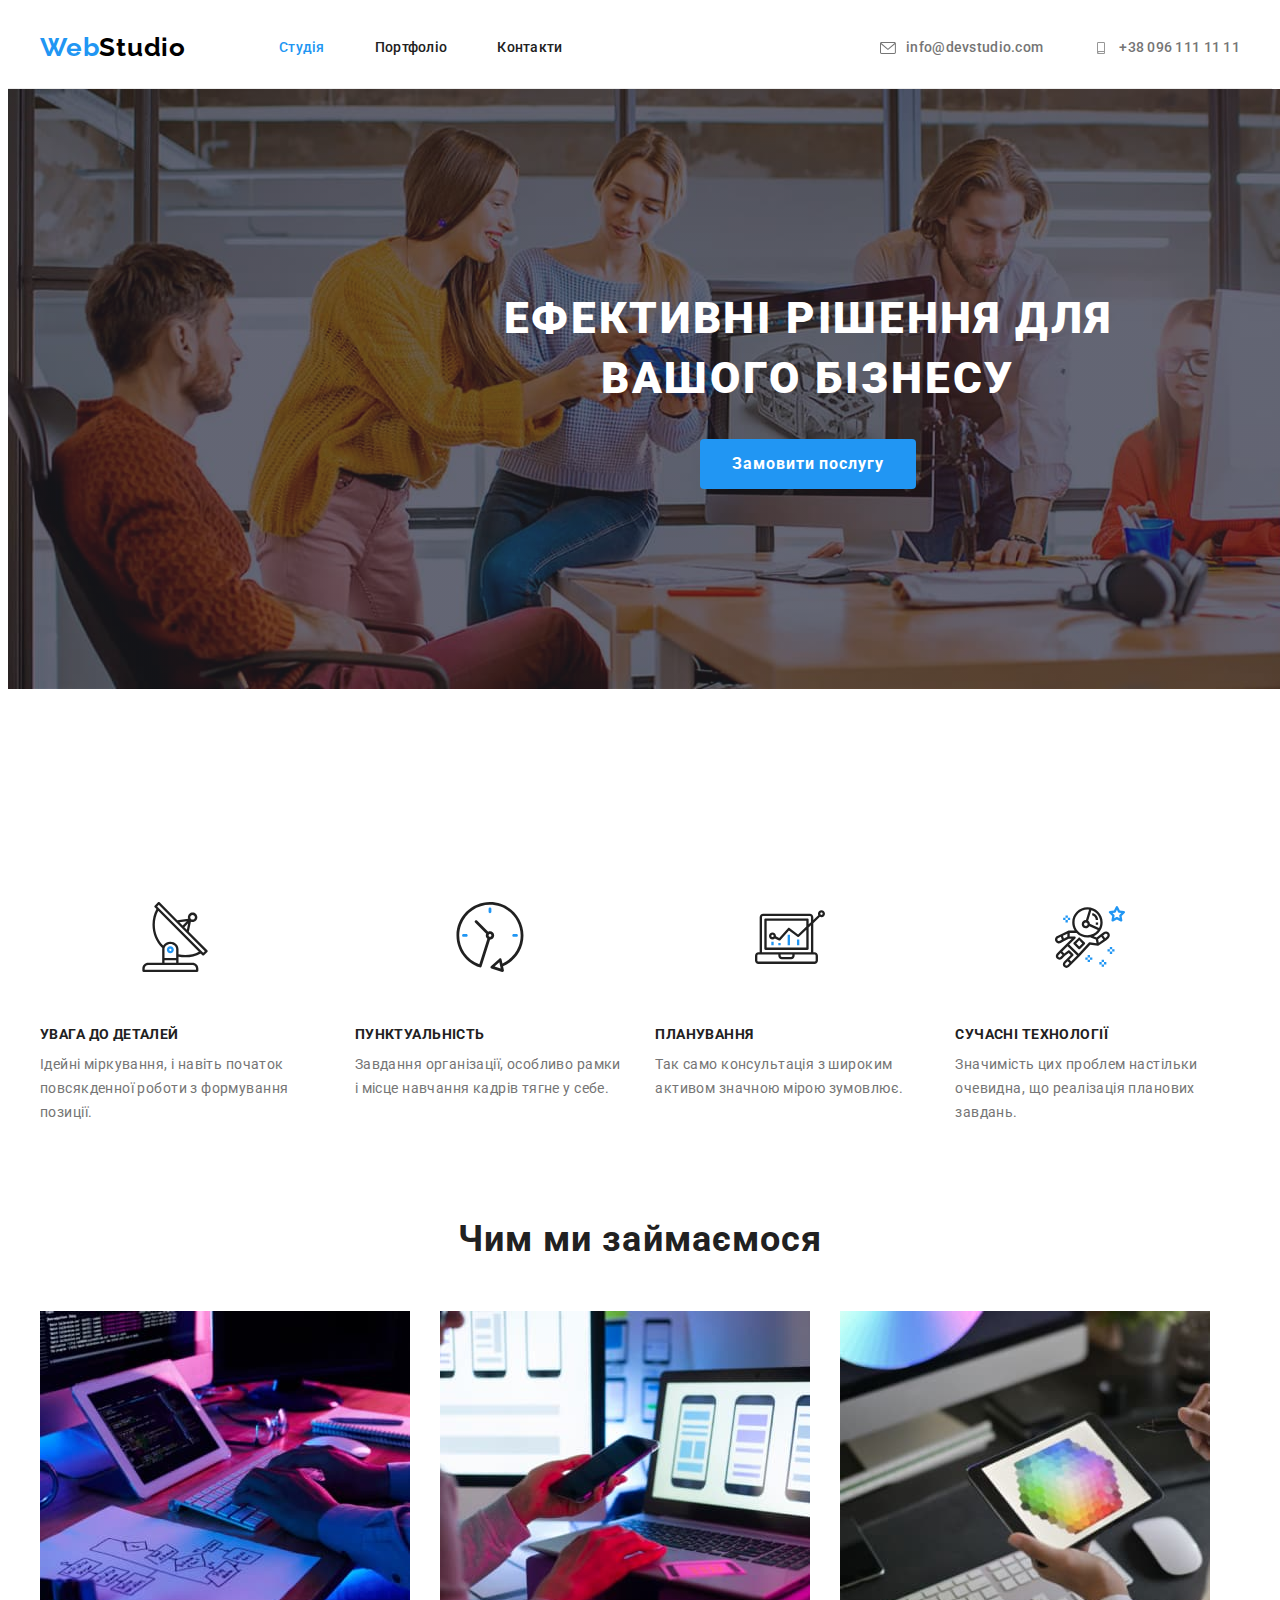
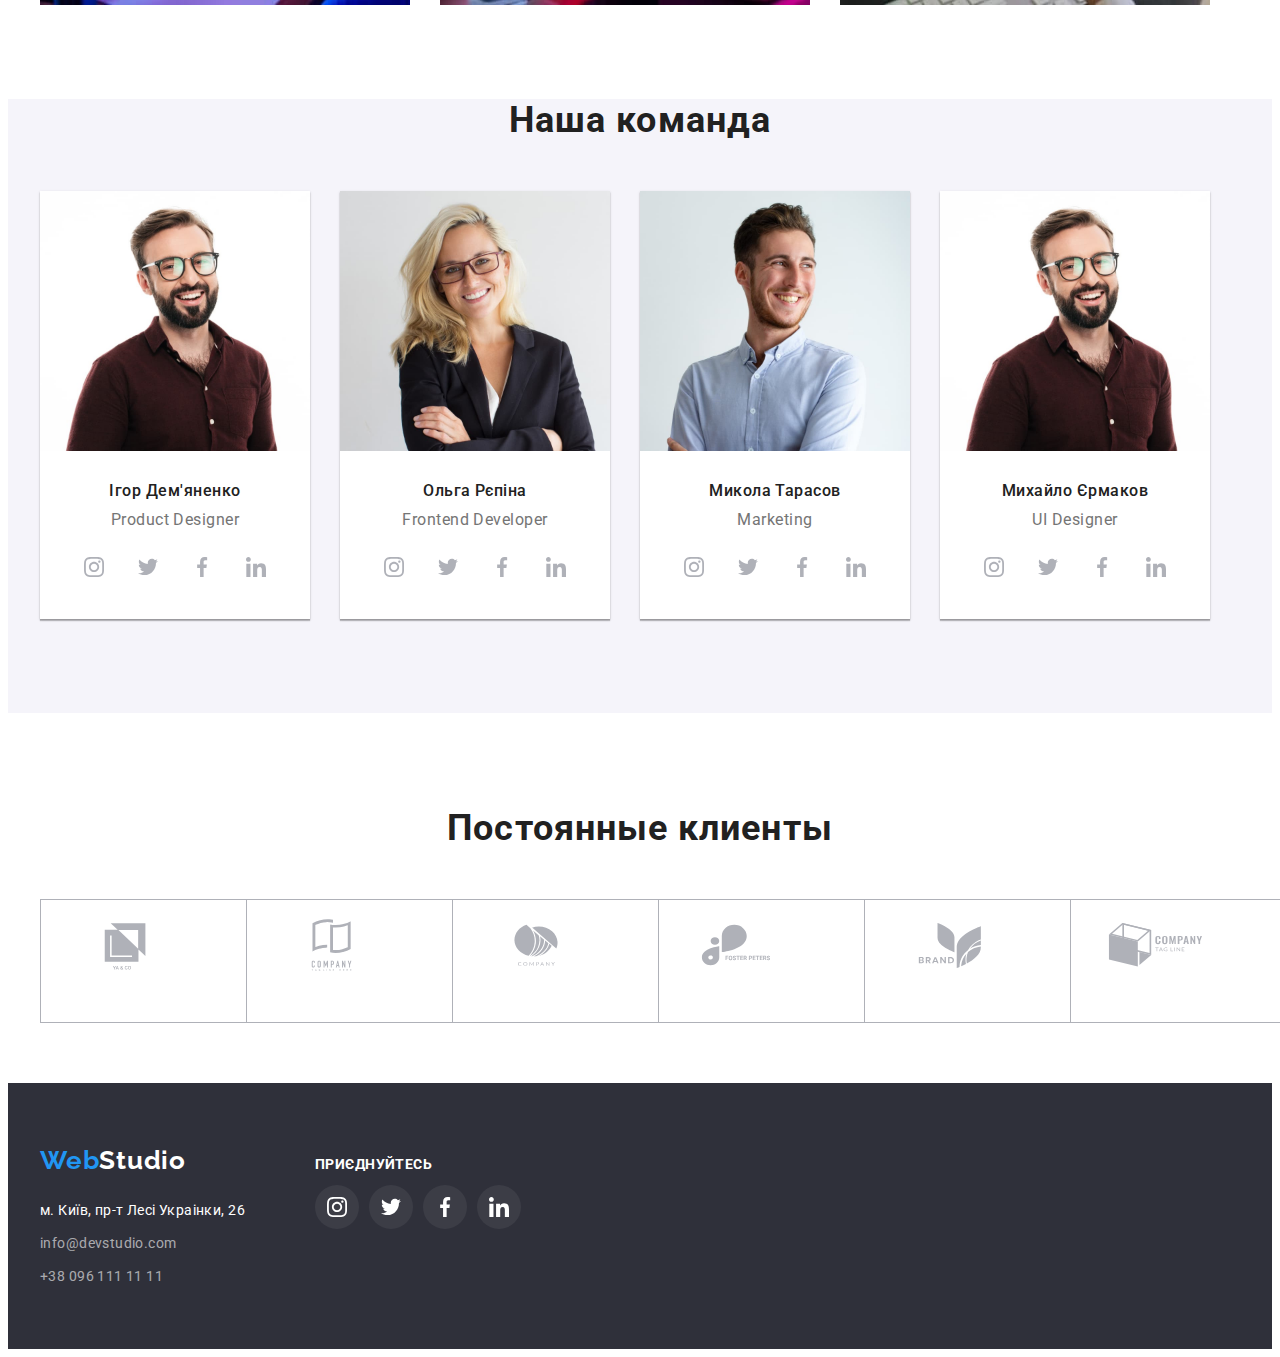
==== index.html @ 705d209a "initial" ====
<!DOCTYPE html>
<html lang="uk">
  <head>
    <meta charset="UTF-8" />
    <meta name="vieport" content="width=device-width, initial-scale=1.0" />
    <title>Студія</title>
    <link rel="preconnect" href="https://fonts.googleapis.com" />
    <link rel="preconnect" href="https://fonts.gstatic.com" crossorigin />
    <link
      href="https://fonts.googleapis.com/css2?family=Raleway:wght@700&family=Roboto:wght@400;500;700;900&display=swap"
      rel="stylesheet"
    />
    <link
      rel="stylesheet"
      href="https://cdnjs.cloudflare.com/ajax/libs/modern-normalize/1.1.0/modern-normalize.min.css"
      integrity="sha512-wpPYUAdjBVSE4KJnH1VR1HeZfpl1ub8YT/NKx4PuQ5NmX2tKuGu6U/JRp5y+Y8XG2tV+wKQpNHVUX03MfMFn9Q=="
      crossorigin="anonymous"
      referrerpolicy="no-referrer"
    />
    <link rel="stylesheet" href="./css/styles.css" />
  </head>
  <body>
    <!--Заголовок-->

    <header class="section-header">
      <div class="container">
        <div class="make-flex site-header">
          <nav class="make-flex center">
            <a class="logo link" href="./index.html"
              ><span class="logo-left">Web</span>Studio</a
            >
            <ul class="list make-flex center">
              <li class="item">
                <a href="./index.html" class="current site-nav link">Студія</a>
              </li>
              <li class="item">
                <a href="./portfolio.html" class="site-nav link">Портфоліо</a>
              </li>
              <li><a href="#contacts" class="site-nav link">Контакти</a></li>
            </ul>
          </nav>
          <ul class="list make-flex center flexible contact-list">
            <li class="item contact-link">
              <a href="mailto:info@devstudio.com" class="link email-phone">
                <svg class="icon" width="16" height="12">
                  <use href="./images/symbol-defs.svg#icon-envelope"></use>
                </svg>
                info@devstudio.com</a
              >
            </li>
            <li class="item contact-link">
              <a href="tel:+380961111111" class="link email-phone">
                <svg class="icon" width="16" height="12">
                  <use href="./images/symbol-defs.svg#icon-smartphone"></use>
                </svg>
                +38 096 111 11 11</a
              >
            </li>
          </ul>
        </div>
      </div>
    </header>

    <main>
      <!--Секція Hero-->

      <section class="section hero">
        <div class="container hero image-hero">
          <h1 class="hero-title">Ефективні рішення для <br />вашого бізнесу</h1>
          <button type="button" class="button finger">Замовити послугу</button>
        </div>
      </section>

      <!--Секція Наші переваги-->

      <section class="section-advant section">
        <div class="container">
          <h2 hidden>Наші переваги</h2>
          <ul class="list flex">
            <li class="item">
              <div class="block">
                <svg class="features-icon" width="70" height="70">
                  <use href="./images/symbol-defs.svg#icon-antenna"></use>
                </svg>
              </div>
              <h3>УВАГА ДО ДЕТАЛЕЙ</h3>
              <p>
                Ідейні міркування, і навіть початок повсякденної роботи з
                формування позиції.
              </p>
            </li>
            <li class="item">
              <div class="block">
                <svg class="features-icon" width="70" height="70">
                  <use href="./images/symbol-defs.svg#icon-clock"></use>
                </svg>
              </div>
              <h3>ПУНКТУАЛЬНІСТЬ</h3>
              <p>
                Завдання організації, особливо рамки і місце навчання кадрів
                тягне у себе.
              </p>
            </li>
            <li class="item">
              <div class="block">
                <svg class="features-icon" width="70" height="70">
                  <use href="./images/symbol-defs.svg#icon-diagram"></use>
                </svg>
              </div>
              <h3>ПЛАНУВАННЯ</h3>
              <p>
                Так само консультація з широким активом значною мірою зумовлює.
              </p>
            </li>
            <li class="item">
              <div class="block">
                <svg class="features-icon" width="70" height="70">
                  <use href="./images/symbol-defs.svg#icon-astronaut"></use>
                </svg>
              </div>
              <h3>СУЧАСНІ ТЕХНОЛОГІЇ</h3>
              <p>
                Значимість цих проблем настільки очевидна, що реалізація
                планових завдань.
              </p>
            </li>
          </ul>
        </div>
      </section>

      <!--Секція Чим ми займаємося-->

      <section class="wwd section">
        <div class="container">
          <h2 class="title">Чим ми займаємося</h2>
          <ul class="list wwd-flex">
            <li class="item">
              <img
                src="./images/hands.jpeg"
                alt="Руки на клавіатурі"
                width="370"
              />
            </li>
            <li class="item">
              <img src="./images/templates.jpeg" alt="Шаблони" width="370" />
            </li>
            <li class="item">
              <img src="./images/palette.jpeg" alt="Палітра" width="370" />
            </li>
          </ul>
        </div>
      </section>

      <!--Секція наша команда-->

      <section class="team section">
        <div class="container">
          <h2 class="title">Наша команда</h2>
          <ul class="list flex">
            <li class="item">
              <img src="./images/igor.jpeg" alt="Ігор Дем'яненко" width="270" />
              <div class="team-pad">
                <h3>Ігор Дем'яненко</h3>
                <p lang="en">Product Designer</p>
                <ul class="team-social-list list">
                  <li class="team-social-item">
                    <a class="round link" href="">
                      <svg class="icon" width="20" height="20">
                        <use
                          href="./images/symbol-defs.svg#icon-instagram"
                        ></use>
                      </svg>
                    </a>
                  </li>

                  <li class="team-social-item">
                    <a class="round link" href="">
                      <svg class="icon" width="20" height="20">
                        <use href="./images/symbol-defs.svg#icon-twitter"></use>
                      </svg>
                    </a>
                  </li>

                  <li class="team-social-item">
                    <a class="round link" href="">
                      <svg class="icon" width="20" height="20">
                        <use
                          href="./images/symbol-defs.svg#icon-facebook"
                        ></use>
                      </svg>
                    </a>
                  </li>

                  <li class="team-social-item">
                    <a class="round link" href="">
                      <svg class="icon" width="20" height="20">
                        <use
                          href="./images/symbol-defs.svg#icon-linkedin"
                        ></use>
                      </svg>
                    </a>
                  </li>
                </ul>
              </div>
            </li>
            <li class="item">
              <img src="./images/olga.jpeg" alt="Ольга Рєпіна" width="270" />
              <div class="team-pad">
                <h3>Ольга Рєпіна</h3>
                <p lang="en">Frontend Developer</p>
                <ul class="team-social-list list">
                  <li class="team-social-item">
                    <a class="round link" href="">
                      <svg class="icon" width="20" height="20">
                        <use
                          href="./images/symbol-defs.svg#icon-instagram"
                        ></use>
                      </svg>
                    </a>
                  </li>

                  <li class="team-social-item">
                    <a class="round link" href="">
                      <svg class="icon" width="20" height="20">
                        <use href="./images/symbol-defs.svg#icon-twitter"></use>
                      </svg>
                    </a>
                  </li>

                  <li class="team-social-item">
                    <a class="round link" href="">
                      <svg class="icon" width="20" height="20">
                        <use
                          href="./images/symbol-defs.svg#icon-facebook"
                        ></use>
                      </svg>
                    </a>
                  </li>

                  <li class="team-social-item">
                    <a class="round link" href="">
                      <svg class="icon" width="20" height="20">
                        <use
                          href="./images/symbol-defs.svg#icon-linkedin"
                        ></use>
                      </svg>
                    </a>
                  </li>
                </ul>
              </div>
            </li>
            <li class="item">
              <img
                src="./images/mykola.jpeg"
                alt="Микола Тарасов"
                width="270"
              />
              <div class="team-pad">
                <h3>Микола Тарасов</h3>
                <p lang="en">Marketing</p>
                <ul class="team-social-list list">
                  <li class="team-social-item">
                    <a class="round link" href="">
                      <svg class="icon" width="20" height="20">
                        <use
                          href="./images/symbol-defs.svg#icon-instagram"
                        ></use>
                      </svg>
                    </a>
                  </li>

                  <li class="team-social-item">
                    <a class="round link" href="">
                      <svg class="icon" width="20" height="20">
                        <use href="./images/symbol-defs.svg#icon-twitter"></use>
                      </svg>
                    </a>
                  </li>

                  <li class="team-social-item">
                    <a class="round link" href="">
                      <svg class="icon" width="20" height="20">
                        <use
                          href="./images/symbol-defs.svg#icon-facebook"
                        ></use>
                      </svg>
                    </a>
                  </li>

                  <li class="team-social-item">
                    <a class="round link" href="">
                      <svg class="icon" width="20" height="20">
                        <use
                          href="./images/symbol-defs.svg#icon-linkedin"
                        ></use>
                      </svg>
                    </a>
                  </li>
                </ul>
              </div>
            </li>
            <li class="item">
              <img src="./images/igor.jpeg" alt="Михайло Єрмаков" width="270" />
              <div class="team-pad">
                <h3>Михайло Єрмаков</h3>
                <p lang="en">UI Designer</p>
                <ul class="team-social-list list">
                  <li class="team-social-item">
                    <a class="round link" href="">
                      <svg class="icon" width="20" height="20">
                        <use
                          href="./images/symbol-defs.svg#icon-instagram"
                        ></use>
                      </svg>
                    </a>
                  </li>

                  <li class="team-social-item">
                    <a class="round link" href="">
                      <svg class="icon" width="20" height="20">
                        <use href="./images/symbol-defs.svg#icon-twitter"></use>
                      </svg>
                    </a>
                  </li>

                  <li class="team-social-item">
                    <a class="round link" href="">
                      <svg class="icon" width="20" height="20">
                        <use
                          href="./images/symbol-defs.svg#icon-facebook"
                        ></use>
                      </svg>
                    </a>
                  </li>

                  <li class="team-social-item">
                    <a class="round link" href="">
                      <svg class="icon" width="20" height="20">
                        <use
                          href="./images/symbol-defs.svg#icon-linkedin"
                        ></use>
                      </svg>
                    </a>
                  </li>
                </ul>
              </div>
            </li>
          </ul>
        </div>
      </section>

      <!--Секція постійних клієнтів-->

      <section class="section-clients">
        <div class="container">
          <h2 class="title">Постоянные клиенты</h2>
          <ul class="clients-list list">
            <li class="item">
              <a class="client-link link" href="">
                <svg class="client-icon" width="106" height="60">
                  <use href="./images/symbol-defs.svg#icon-logo1"></use>
                </svg>
              </a>
            </li>

            <li class="item">
              <a class="client-link link" href="">
                <svg class="client-icon" width="106" height="60">
                  <use href="./images/symbol-defs.svg#icon-logo2"></use>
                </svg>
              </a>
            </li>

            <li class="item">
              <a class="client-link link" href="">
                <svg class="client-icon" width="106" height="60">
                  <use href="./images/symbol-defs.svg#icon-logo3"></use>
                </svg>
              </a>
            </li>

            <li class="item">
              <a class="client-link link" href="">
                <svg class="client-icon" width="106" height="60">
                  <use href="./images/symbol-defs.svg#icon-logo4"></use>
                </svg>
              </a>
            </li>

            <li class="item">
              <a class="client-link link" href="">
                <svg class="client-icon" width="106" height="60">
                  <use href="./images/symbol-defs.svg#icon-logo5"></use>
                </svg>
              </a>
            </li>

            <li class="item">
              <a class="client-link link" href="">
                <svg class="client-icon" width="106" height="60">
                  <use href="./images/symbol-defs.svg#icon-logo6"></use>
                </svg>
              </a>
            </li>
          </ul>
        </div>
      </section>
    </main>

    <footer class="site-footer">
      <div class="container">
        <!--Секція контактів-->
        <div class="make-two-columns">
          <div>
            <a class="logo link logo-white push-down" href="./index.html"
              ><span class="logo-left">Web</span>Studio</a
            >
            <address id="contacts">
              <ul class="list contact-flex">
                <li>
                  <a
                    class="contact link"
                    href="https://goo.gl/maps/CPtrU1FHBa2aNyZL9"
                    target="_blank"
                    rel="noopener noreferrer nofollow"
                    >м. Київ, пр-т Лесі Украінки, 26</a
                  >
                </li>
                <li>
                  <a
                    class="contact link darkened"
                    href="mailto:info@devstudio.com"
                    >info@devstudio.com</a
                  >
                </li>
                <li>
                  <a class="contact link darkened" href="tel:+380961111111"
                    >+38 096 111 11 11</a
                  >
                </li>
              </ul>
            </address>
          </div>
          <div class="social appeal-list">
            <div>
              <p class="appeal">приєднуйтесь</p>
            </div>
            <div>
              <ul class="make-line">
                <li class="item">
                  <a class="social-link" href="">
                    <svg class="icon" width="20" height="20">
                      <use href="./images/symbol-defs.svg#icon-instagram"></use>
                    </svg>
                  </a>
                </li>

                <li class="item">
                  <a class="social-link" href="">
                    <svg class="icon" width="20" height="20">
                      <use href="./images/symbol-defs.svg#icon-twitter"></use>
                    </svg>
                  </a>
                </li>
                <li class="item">
                  <a class="social-link" href="">
                    <svg class="icon" width="20" height="20">
                      <use href="./images/symbol-defs.svg#icon-facebook"></use>
                    </svg>
                  </a>
                </li>

                <li class="item">
                  <a class="social-link" href="">
                    <svg class="icon" width="20" height="20">
                      <use href="./images/symbol-defs.svg#icon-linkedin"></use>
                    </svg>
                  </a>
                </li>
              </ul>
            </div>
          </div>
        </div>
      </div>
    </footer>
  </body>
</html>
---- css/styles.css ----
:root {
  --text-color: #757575;
  --accent-color: #2196f3;
  /* Бо ментор проти 
  --backgroung-color: #F5F5F5;
  */
  --title-color: #212121;
  --white-color: #fff;
  --black-color: #000;
  --hero-background: #2F303A;
  --team-background: #F5F4FA;
  --works-background: #EEEEEE;
  --dark-address: rgba(255, 255, 255, 0.6);
  --icon-color: #AFB1B8;
  --icon-background: #ffffff10;
}

/* reset styles */
h1,
h2,
h3,
h4,
h5,
h6,
p,
ul {
  margin: 0;
}

.link {
  text-decoration: none;
}

.list {
  list-style: none;
  margin: 0;
  padding: 0;
}

img {
  display: block;
}

body {
  /* Бо ментор проти 
  background-color: var(--backgroung-color);
  */
  color: var(--text-color);
  font-family: Roboto, sans-serif;
  font-style: normal;
}

.list {
  list-style: none;
}

.link {
  text-decoration: none;
}

.finger {
  cursor: pointer;
}

.container {
  width: 1200px;
  padding-left: 15px;
  padding-right: 15px;
  margin-left: auto;
  margin-right: auto;
}

.section {
  padding: 0 0 94px;
}

.make-flex {
  display: flex;
}

.section-header {
  background-color: var(--white-color);
  border-bottom: #ECECEC solid 1px;
}

/* Site logo */
.make-flex .center {
  align-items: center;
}

.logo {
  font-family: Raleway, sans-serif;
  color: var(--black-color);
  font-weight: 700;
  font-size: 26px;
  line-height: 1.38;
  letter-spacing: 0.03em;
  margin-right: 93px;
  display: block;
}

.logo:hover,
.logo:focus {
  color: var(--accent-color);
}

.logo-left {
  color: var(--accent-color);
}

.logo-white {
  color: var(--white-color);
}

/* Site nav */
.site-nav {
  display: block;
  font-weight: 500;
  font-size: 14px;
  line-height: 1.14;
  letter-spacing: 0.02em;
  color: var(--title-color);
}

.section-header .item {
  margin-right: 50px;
  padding: 32px 0px;
}

.section-header .item:last-child {
  margin-right: 0;
}

.site-nav.current {
  color: var(--accent-color);
}

.site-nav:hover,
.site-nav:focus {
  color: var(--accent-color);
}

.section-header .email-phone {
  display: flex;
  align-items: center;
  font-weight: 500;
  font-size: 14px;
  line-height: 1.14;
  letter-spacing: 0.02em;
  color: var(--text-color);

}

.email-phone:hover,
.email-phone:focus {
  color: var(--accent-color);
}

.section-header .flexible {
  margin-left: auto;
}

.section-header .contact-list {
  display: flex;
  margin-left: auto;
  align-items: center;
}

.section-header .contact-link {
  display: flex;
  color: var(--secondary-text-color);
  align-items: center;
  font-weight: 500;
  font-size: 14px;
  line-height: 16px;
  letter-spacing: 0.02em;
  color: var(--secondary-text-color);
}

.section-header .icon {
  align-items: center;
  margin-right: 10px;
  fill: currentColor;
}

/* Section Hero */

.hero {
  text-align: center;
  /* background-color: var(--hero-background);*/
  max-height: 600px;
}

.image-hero {
  padding: 200px 0;
  min-width: 1600px;
  background-image: linear-gradient(to right,
      rgba(47, 48, 58, 0.4),
      rgba(47, 48, 58, 0.4)),
    url(../images/hero.jpeg);
  background-repeat: no-repeat;
  background-position: center;
  background-size: contain;
  text-align: center;
}

.hero-title {
  color: var(--white-color);
  font-weight: 900;
  font-size: 44px;
  line-height: 1.36;
  letter-spacing: 0.06em;
  text-transform: uppercase;
  margin-bottom: 30px;
}


.button {
  font-family: inherit;
  color: var(--white-color);
  background-color: var(--accent-color);
  font-weight: 700;
  font-size: 16px;
  line-height: 1.88em;
  letter-spacing: 0.06em;
  min-width: 216px;
  min-height: 50px;
  padding: 10px 32px;
  border-radius: 4px;
  border: 0 solid transparent;
  display: inline-block;
}

/* Section Advantages */

.section-advant {
  margin-top: 94px;
}

.section-advant .flex {
  display: flex;
}

.section-advant .item {
  margin-right: 30px;
}

.section-advant .item:last-child {
  margin-right: 0;
}

.section-advant h3 {
  font-weight: 700;
  font-size: 14px;
  line-height: 1.14;
  letter-spacing: 0.03em;
  text-transform: uppercase;
  color: var(--title-color);
  margin-bottom: 10px;
}

.section-advant p {
  font-size: 14px;
  line-height: 1.71;
  letter-spacing: 0.03em;
}

.section-advant .block {
  display: flex;
  width: 270px;
  height: 120px;
  align-items: center;
  justify-content: center;
  flex-direction: column;
  margin-bottom: 30px;
  background-color: var(--team-background-color);
}

/* Header syle for <h2> */
.title {
  font-weight: 700;
  font-size: 36px;
  line-height: 1.174;
  text-align: center;
  letter-spacing: 0.03em;
  color: var(--title-color);
  margin-bottom: 50px;
}

/* Section What We Do */
.wwd {
  margin-top: 0;
}

.wwd-flex {
  display: flex;
}

.wwd-flex .item {
  margin-right: 30px;
}

.wwd-flex .item:last-child {
  margin-right: 0;
}

/* Section Our Team */
.team {
  background-color: var(--team-background);
}

.team-pad {
  padding: 30px 32px;
}

.team .flex {
  display: flex;
  flex-wrap: wrap;
  gap: 30px;
}

.team .item {

  box-shadow: 0px 1px 3px rgba(0, 0, 0, 0.12), 0px 1px 1px rgba(0, 0, 0, 0.14),
    0px 2px 1px rgba(0, 0, 0, 0.2);
}

.team li {
  background-color: var(--white-color);
}

.team h3 {
  font-weight: 500;
  font-size: 16px;
  line-height: 1.19;
  text-align: center;
  letter-spacing: 0.03em;
  color: var(--title-color);
  margin-bottom: 10px;
}

.team p {
  font-size: 16px;
  line-height: 1.19;
  text-align: center;
  letter-spacing: 0.03em;
  margin-bottom: 16px;
}


.team-social-list {
  display: flex;
  gap: 10px;
  padding: 0;
  margin-top: 16px;
  list-style: none;
  justify-content: space-between;
  align-items: center;
}

.team-social-item {
  width: 44px;
  height: 44px;
}

.team .round {
  width: 44px;
  height: 44px;
  display: block;
  border-radius: 50%;
  color: var(--icon-color);
  background-color: var(--white-color);
}

.round:hover,
.round:focus {
  color: var(--white-color);
  background-color: var(--accent-color);
}

.team .icon {
  margin: 12px 0px 0px 12px;
  fill: currentColor;
}


/* ---------------Clients---------------- */
.section-clients {
  padding-top: 94px;
  padding-bottom: 94px;
}

.section-clients .title {
  margin-bottom: 50px;
  font-weight: 700;
  font-size: 36px;
  line-height: 1.17;
  text-align: center;
}

.section-clients .clients-list {
  display: flex;
  padding: 0;
  margin: 0;
  list-style: none;
  justify-content: space-between;
  align-items: center;
}

.section-clients .item {
  width: 170px;
  height: 90px;
}

.section-clients .item:not(:last-child) {
  margin-right: 30px;
}

.section-clients .client-link {
  width: 170px;
  height: 90px;
  display: block;
  border: 1px solid var(--icon-color);
  color: var(--icon-color);
  background-color: var(--white-color);
  padding: 16px 32px;
}

.section-clients .client-link:hover,
.section-clients .client-link:focus {
  color: var(--accent-color);
  border-color: var(--accent-color);
}

.section-clients .client-icon {
  fill: currentColor;
}

.client-item:hover,
.client-item:focus {
  color: var(--accent-color);
  border-color: var(--accent-color);
}

/* Site footer */
.site-footer {
  background-color: var(--hero-background);
  padding: 60px 0;
}

.site-footer .push-down {
  margin-bottom: 20px;
  margin-right: 0;
}

.contact {
  font-style: normal;
  font-size: 14px;
  line-height: 1.71;
  letter-spacing: 0.03em;
  color: var(--white-color);
  margin: 15px 0 0;
}

.contact-flex {
  display: flex;
  flex-direction: column;
  gap: 9px;
}

.contact:hover,
.contact:focus {
  color: var(--accent-color);
}

.darkened {
  color: var(--dark-address);
}

.site-footer .social {
  margin-left: 70px;
}

.site-footer .make-two-columns {
  display: flex;
  align-items: baseline;
  margin: 0;
  padding: 0;
  list-style: none;
}

.appeal-list {
  display: flex;
  flex-direction: column;
  gap: 20px;
}

.site-footer .appeal {

  line-height: 1.14px;
  color: var(--white-color);
  font-weight: 700;
  font-size: 14px;
  letter-spacing: 0.03em;
  text-transform: uppercase;
}

.site-footer .make-line {

  display: flex;
  gap: 10px;
  padding: 0;

  list-style: none;
  justify-content: space-between;
  align-items: center;
}

.site-footer .item {
  width: 44px;
  height: 44px;
}

.site-footer .social-link {
  width: 44px;
  height: 44px;
  display: block;
  border-radius: 50%;
  color: var(--white-color);
  background-color: var(--icon-background);
}

.site-footer .social-link:hover,
.site-footer .social-link:focus {
  color: var(--white-color);
  background-color: var(--accent-color);
}

.site-footer .icon {
  margin: 12px 0px 0px 12px;
  fill: currentColor;
}


/* Filter buttons for the list of works */
.filter {
  font-weight: 500;
  font-size: 16px;
  line-height: 1.62;
  text-align: center;
  letter-spacing: 0.03em;
  color: var(--title-color);
  background-color: var(--team-background);
  font-family: inherit;
  display: inline-block;
  min-width: 73px;
  min-height: 38px;
  border-radius: 4px;
  padding: 6px 22px;
  border: 1px solid transparent;
}


.filter:hover,
.filter:focus {
  color: var(--white-color);
  background-color: var(--accent-color);
  box-shadow: 0px 3px 1px rgba(0, 0, 0, 0.1), 0px 1px 2px rgba(0, 0, 0, 0.08),
    0px 2px 2px rgba(0, 0, 0, 0.12);
}

/* The list of works */
.works {
  list-style: none;
  padding: 94px 0 94px;
}

.works .flex {
  display: flex;
  gap: 8px;
  justify-content: center;
}

.catalogue {
  display: flex;
  flex-wrap: wrap;
  gap: 30px;
  padding-top: 50px;
}
.works-pad {
  padding: 20px 24px;
}
.works .item {
  /*margin-right: 20px;
  margin-bottom: 30px;*/
  border-bottom: var(--works-background) 1px solid;
}

.works .item:hover,
.works .item:focus {
  box-shadow: 0px 3px 1px rgba(0, 0, 0, 0.1), 0px 1px 2px rgba(0, 0, 0, 0.08),
    0px 2px 2px rgba(0, 0, 0, 0.12);
}

/*
.works .item:nth-child(3n + 3) {
  margin-right: 0;
}

.works .item:last-child {
  margin-right: 0;
}
*/
.works a {
  text-decoration: none;
}

.works h3 {
  font-weight: 700;
  font-size: 18px;
  line-height: 2;
  letter-spacing: 0.06em;
  color: var(--title-color);
  background-color: var(--white-color);
  margin-bottom: 4px;
}

.works p {
  font-size: 16px;
  line-height: 1.88;
  letter-spacing: 0.03em;
  color: var(--text-color);
  background-color: var(--white-color);
}
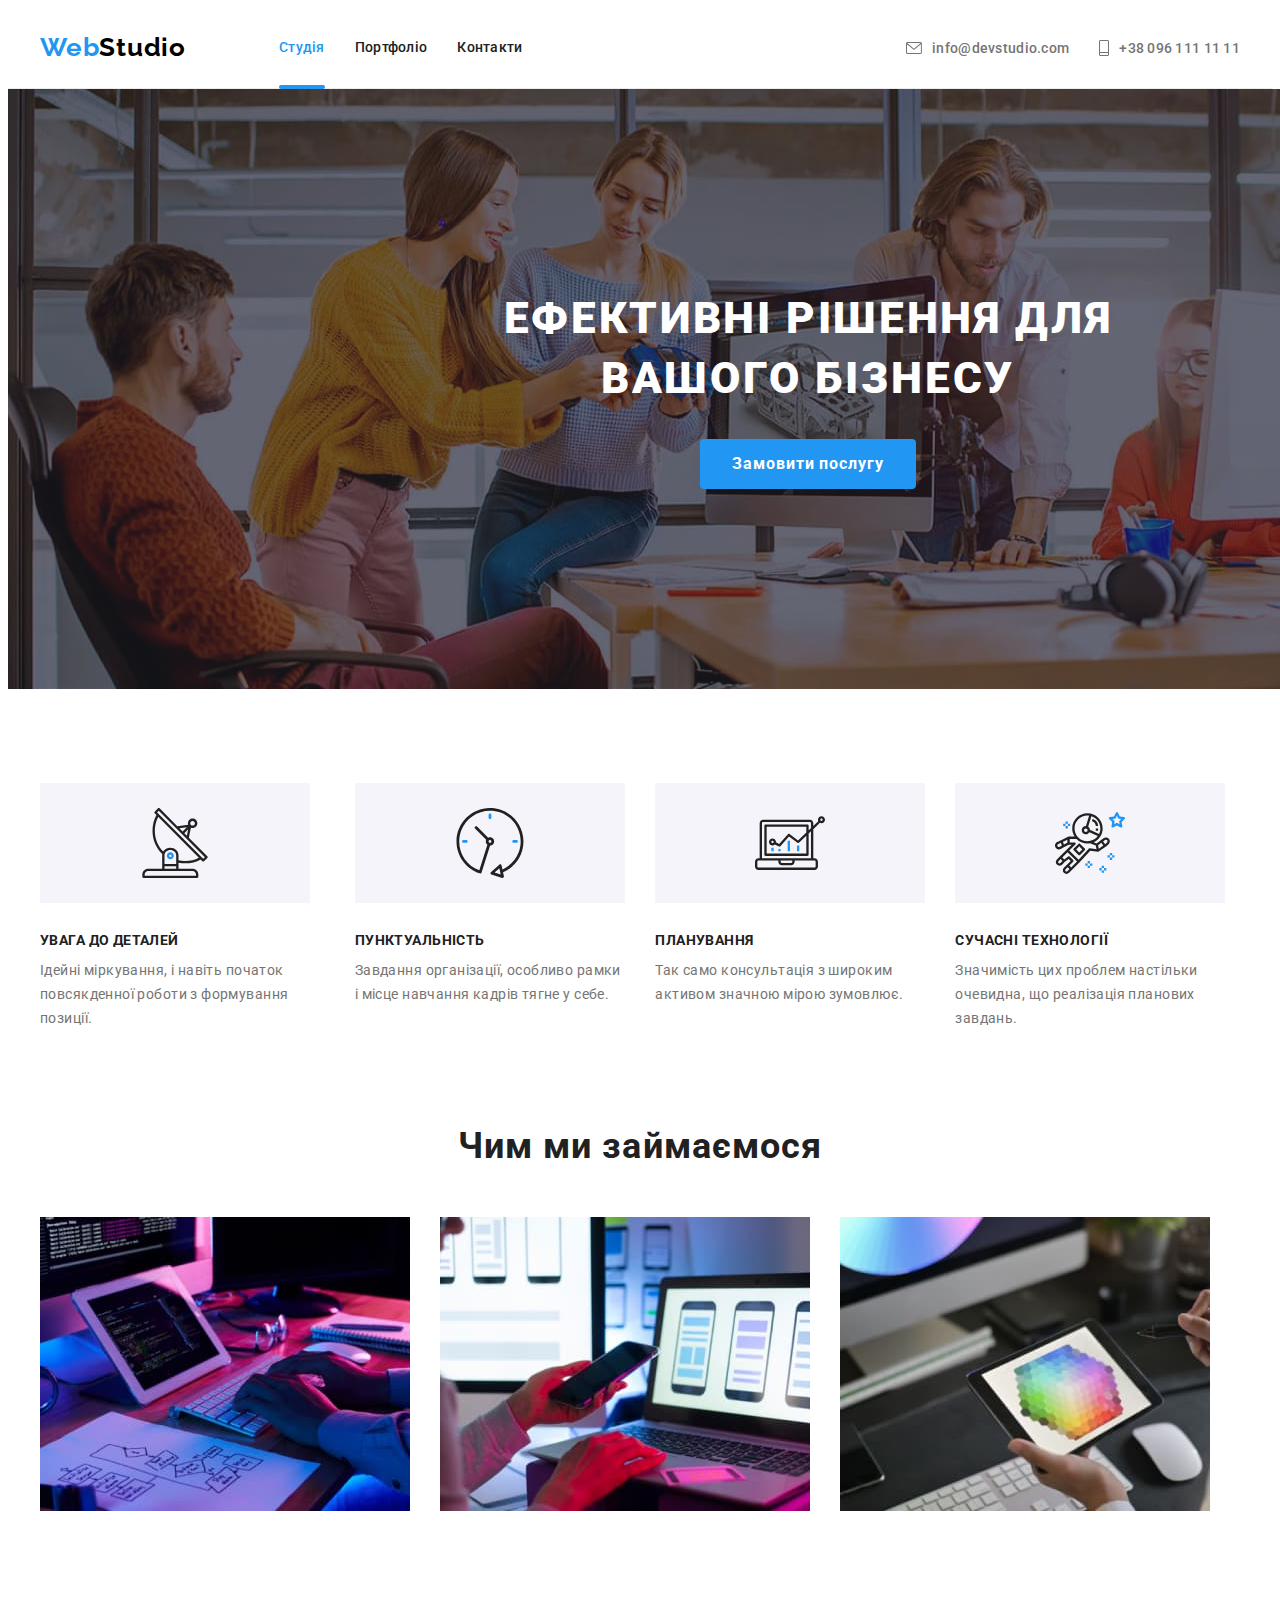
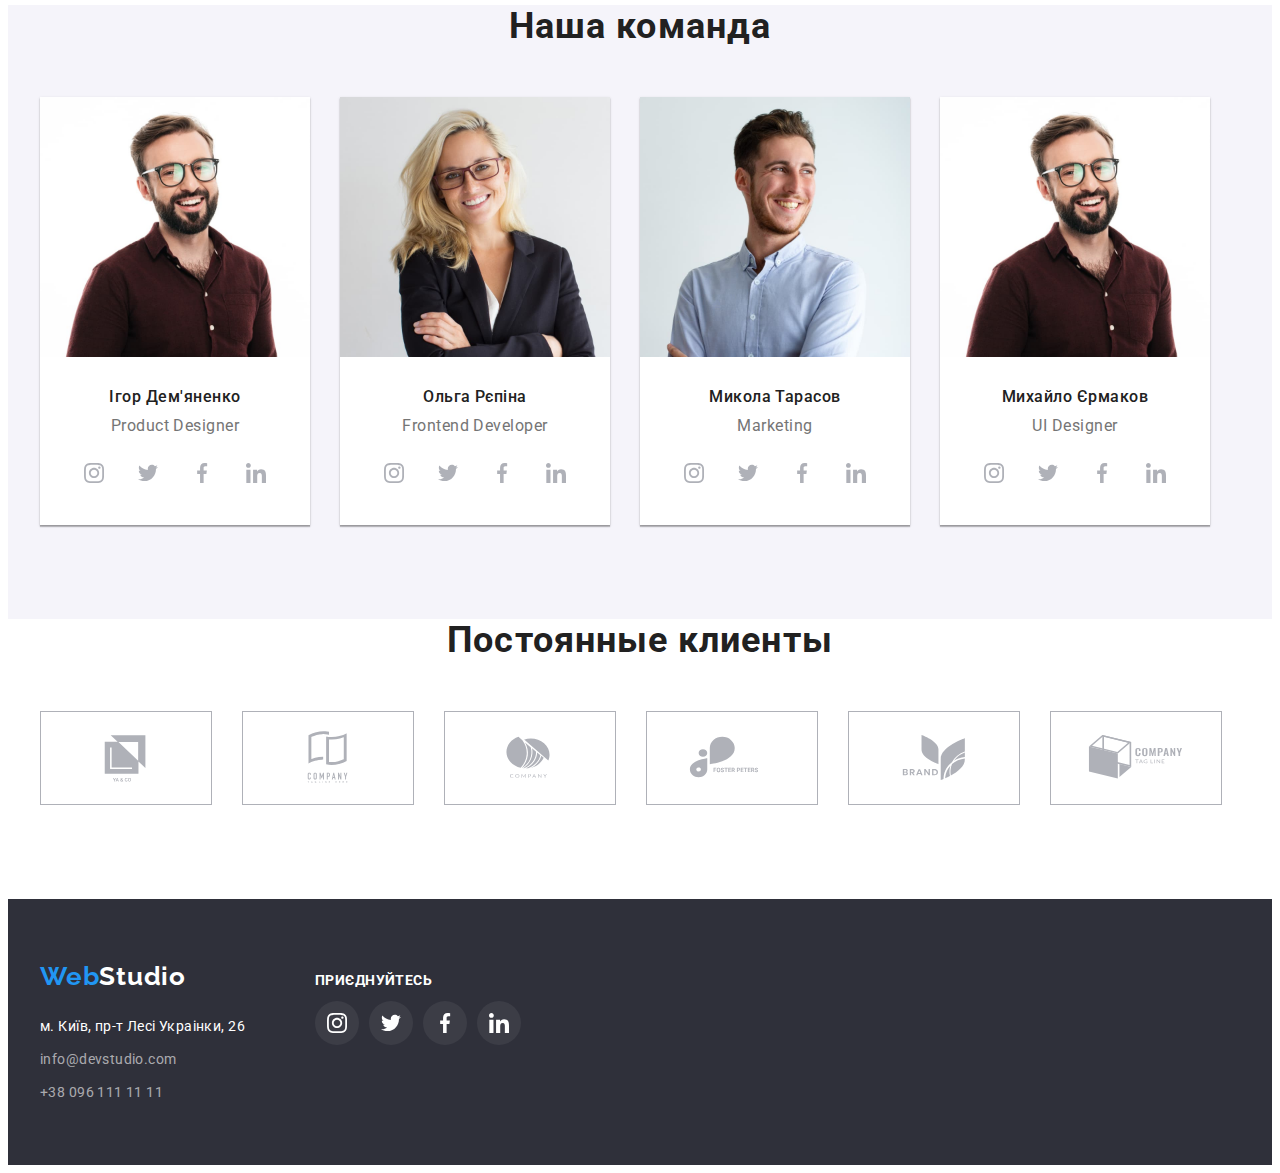
==== commit 39c8fd36: "::after underline added" ====
--- a/index.html
+++ b/index.html
@@ -20,37 +20,43 @@
     <link rel="stylesheet" href="./css/styles.css" />
   </head>
   <body>
-    <!--Заголовок-->
-
+    <!--Header-->
     <header class="section-header">
-      <div class="container">
-        <div class="make-flex site-header">
-          <nav class="make-flex center">
-            <a class="logo link" href="./index.html"
-              ><span class="logo-left">Web</span>Studio</a
-            >
-            <ul class="list make-flex center">
-              <li class="item">
-                <a href="./index.html" class="current site-nav link">Студія</a>
-              </li>
-              <li class="item">
-                <a href="./portfolio.html" class="site-nav link">Портфоліо</a>
-              </li>
-              <li><a href="#contacts" class="site-nav link">Контакти</a></li>
-            </ul>
-          </nav>
-          <ul class="list make-flex center flexible contact-list">
-            <li class="item contact-link">
-              <a href="mailto:info@devstudio.com" class="link email-phone">
-                <svg class="icon" width="16" height="12">
+      <div class="container header-flex">
+        <!--Header Logo-->
+        <div>
+          <a class="logo link" href="./index.html"
+            ><span class="logo-left">Web</span>Studio</a
+          >
+        </div>
+        <!--Header Navigation-->
+        <div>
+          <ul class="nav-gap">
+            <li class="list">
+              <a href="./index.html" class="link nav-text current">Студія</a>
+            </li>
+            <li class="list">
+              <a href="./portfolio.html" class="link nav-text">Портфоліо</a>
+            </li>
+            <li class="list">
+              <a href="#contacts" class="link nav-text">Контакти</a>
+            </li>
+          </ul>
+        </div>
+        <!--Header Contacts-->
+        <div class="contacts-left">
+          <ul class="contacts-flex">
+            <li class="list">
+              <a href="mailto:info@devstudio.com" class="link contacts-text">
+                <svg class="contacts-icon" width="16" height="12">
                   <use href="./images/symbol-defs.svg#icon-envelope"></use>
                 </svg>
                 info@devstudio.com</a
               >
             </li>
-            <li class="item contact-link">
-              <a href="tel:+380961111111" class="link email-phone">
-                <svg class="icon" width="16" height="12">
+            <li class="list">
+              <a href="tel:+380961111111" class="link contacts-text">
+                <svg class="contacts-icon" width="10" height="16">
                   <use href="./images/symbol-defs.svg#icon-smartphone"></use>
                 </svg>
                 +38 096 111 11 11</a
@@ -62,24 +68,21 @@
     </header>
 
     <main>
-      <!--Секція Hero-->
-
+      <!--Hero-->
       <section class="section hero">
         <div class="container hero image-hero">
           <h1 class="hero-title">Ефективні рішення для <br />вашого бізнесу</h1>
           <button type="button" class="button finger">Замовити послугу</button>
         </div>
       </section>
-
-      <!--Секція Наші переваги-->
-
-      <section class="section-advant section">
+      <!--Qualities-->
+      <section class="section">
         <div class="container">
           <h2 hidden>Наші переваги</h2>
-          <ul class="list flex">
-            <li class="item">
-              <div class="block">
-                <svg class="features-icon" width="70" height="70">
+          <ul class="features list">
+            <li>
+              <div class="features-block">
+                <svg width="70" height="70">
                   <use href="./images/symbol-defs.svg#icon-antenna"></use>
                 </svg>
               </div>
@@ -89,9 +92,9 @@
                 формування позиції.
               </p>
             </li>
-            <li class="item">
-              <div class="block">
-                <svg class="features-icon" width="70" height="70">
+            <li>
+              <div class="features-block">
+                <svg width="70" height="70">
                   <use href="./images/symbol-defs.svg#icon-clock"></use>
                 </svg>
               </div>
@@ -101,9 +104,9 @@
                 тягне у себе.
               </p>
             </li>
-            <li class="item">
-              <div class="block">
-                <svg class="features-icon" width="70" height="70">
+            <li>
+              <div class="features-block">
+                <svg width="70" height="70">
                   <use href="./images/symbol-defs.svg#icon-diagram"></use>
                 </svg>
               </div>
@@ -112,9 +115,9 @@
                 Так само консультація з широким активом значною мірою зумовлює.
               </p>
             </li>
-            <li class="item">
-              <div class="block">
-                <svg class="features-icon" width="70" height="70">
+            <li>
+              <div class="features-block">
+                <svg width="70" height="70">
                   <use href="./images/symbol-defs.svg#icon-astronaut"></use>
                 </svg>
               </div>
@@ -128,30 +131,30 @@
         </div>
       </section>
 
-      <!--Секція Чим ми займаємося-->
-
-      <section class="wwd section">
+      <!--What We Do-->
+
+      <section class="section">
         <div class="container">
           <h2 class="title">Чим ми займаємося</h2>
-          <ul class="list wwd-flex">
-            <li class="item">
+          <ul class="list wwd">
+            <li class="list">
               <img
                 src="./images/hands.jpeg"
                 alt="Руки на клавіатурі"
                 width="370"
               />
             </li>
-            <li class="item">
+            <li class="list">
               <img src="./images/templates.jpeg" alt="Шаблони" width="370" />
             </li>
-            <li class="item">
+            <li class="list">
               <img src="./images/palette.jpeg" alt="Палітра" width="370" />
             </li>
           </ul>
         </div>
       </section>
 
-      <!--Секція наша команда-->
+      <!--СOur Team-->
 
       <section class="team section">
         <div class="container">
@@ -350,36 +353,32 @@
       </section>
 
       <!--Секція постійних клієнтів-->
-
-      <section class="section-clients">
+      <section class="section">
         <div class="container">
           <h2 class="title">Постоянные клиенты</h2>
-          <ul class="clients-list list">
-            <li class="item">
+          <ul class="client-list">
+            <li class="list">
               <a class="client-link link" href="">
                 <svg class="client-icon" width="106" height="60">
                   <use href="./images/symbol-defs.svg#icon-logo1"></use>
                 </svg>
               </a>
             </li>
-
-            <li class="item">
+            <li class="list">
               <a class="client-link link" href="">
                 <svg class="client-icon" width="106" height="60">
                   <use href="./images/symbol-defs.svg#icon-logo2"></use>
                 </svg>
               </a>
             </li>
-
-            <li class="item">
+            <li class="list">
               <a class="client-link link" href="">
                 <svg class="client-icon" width="106" height="60">
                   <use href="./images/symbol-defs.svg#icon-logo3"></use>
                 </svg>
               </a>
             </li>
-
-            <li class="item">
+            <li class="list">
               <a class="client-link link" href="">
                 <svg class="client-icon" width="106" height="60">
                   <use href="./images/symbol-defs.svg#icon-logo4"></use>
@@ -387,15 +386,14 @@
               </a>
             </li>
 
-            <li class="item">
+            <li class="list">
               <a class="client-link link" href="">
                 <svg class="client-icon" width="106" height="60">
                   <use href="./images/symbol-defs.svg#icon-logo5"></use>
                 </svg>
               </a>
             </li>
-
-            <li class="item">
+            <li class="list">
               <a class="client-link link" href="">
                 <svg class="client-icon" width="106" height="60">
                   <use href="./images/symbol-defs.svg#icon-logo6"></use>
@@ -407,78 +405,78 @@
       </section>
     </main>
 
-    <footer class="site-footer">
+    <!--Footer-->
+    <footer class="section-footer">
       <div class="container">
-        <!--Секція контактів-->
-        <div class="make-two-columns">
+        <div class="footer-divide">
           <div>
-            <a class="logo link logo-white push-down" href="./index.html"
+            <!--Footer Logo-->
+            <a class="logo link logo-white push-margins" href="./index.html"
               ><span class="logo-left">Web</span>Studio</a
             >
+            <!--Footer Contacts-->
             <address id="contacts">
-              <ul class="list contact-flex">
-                <li>
+              <ul class="list footer-contacts">
+                <li class="list">
                   <a
-                    class="contact link"
+                    class="link footer-contact"
                     href="https://goo.gl/maps/CPtrU1FHBa2aNyZL9"
                     target="_blank"
                     rel="noopener noreferrer nofollow"
                     >м. Київ, пр-т Лесі Украінки, 26</a
                   >
                 </li>
-                <li>
+                <li class="list">
                   <a
-                    class="contact link darkened"
+                    class="link footer-contact darkened"
                     href="mailto:info@devstudio.com"
                     >info@devstudio.com</a
                   >
                 </li>
-                <li>
-                  <a class="contact link darkened" href="tel:+380961111111"
+                <li class="list">
+                  <a
+                    class="link footer-contact darkened"
+                    href="tel:+380961111111"
                     >+38 096 111 11 11</a
                   >
                 </li>
               </ul>
             </address>
           </div>
-          <div class="social appeal-list">
-            <div>
-              <p class="appeal">приєднуйтесь</p>
-            </div>
-            <div>
-              <ul class="make-line">
-                <li class="item">
-                  <a class="social-link" href="">
-                    <svg class="icon" width="20" height="20">
-                      <use href="./images/symbol-defs.svg#icon-instagram"></use>
-                    </svg>
-                  </a>
-                </li>
-
-                <li class="item">
-                  <a class="social-link" href="">
-                    <svg class="icon" width="20" height="20">
-                      <use href="./images/symbol-defs.svg#icon-twitter"></use>
-                    </svg>
-                  </a>
-                </li>
-                <li class="item">
-                  <a class="social-link" href="">
-                    <svg class="icon" width="20" height="20">
-                      <use href="./images/symbol-defs.svg#icon-facebook"></use>
-                    </svg>
-                  </a>
-                </li>
-
-                <li class="item">
-                  <a class="social-link" href="">
-                    <svg class="icon" width="20" height="20">
-                      <use href="./images/symbol-defs.svg#icon-linkedin"></use>
-                    </svg>
-                  </a>
-                </li>
-              </ul>
-            </div>
+          <!--Footer Appeal-->
+          <div class="social-margin">
+            <p class="appeal">приєднуйтесь</p>
+            <!--Footer Social Networks List-->
+            <ul class="footer-social-list">
+              <li class="footer-social-item list">
+                <a class="footer-social-link" href="">
+                  <svg class="footer-social-icon" width="20" height="20">
+                    <use href="./images/symbol-defs.svg#icon-instagram"></use>
+                  </svg>
+                </a>
+              </li>
+              <li class="footer-social-item list">
+                <a class="footer-social-link" href="">
+                  <svg class="footer-social-icon" width="20" height="20">
+                    <use href="./images/symbol-defs.svg#icon-twitter"></use>
+                  </svg>
+                </a>
+              </li>
+              <li class="footer-social-item list">
+                <a class="footer-social-link" href="">
+                  <svg class="footer-social-icon" width="20" height="20">
+                    <use href="./images/symbol-defs.svg#icon-facebook"></use>
+                  </svg>
+                </a>
+              </li>
+              <li class="footer-social-item list">
+                <a class="footer-social-link" href="">
+                  <svg class="footer-social-icon" width="20" height="20">
+                    <use href="./images/symbol-defs.svg#icon-linkedin"></use>
+                  </svg>
+                </a>
+              </li>
+            </ul>
           </div>
         </div>
       </div>
--- a/css/styles.css
+++ b/css/styles.css
@@ -27,24 +27,11 @@
   margin: 0;
 }
 
-.link {
-  text-decoration: none;
-}
-
-.list {
-  list-style: none;
-  margin: 0;
-  padding: 0;
-}
-
 img {
   display: block;
 }
 
 body {
-  /* Бо ментор проти 
-  background-color: var(--backgroung-color);
-  */
   color: var(--text-color);
   font-family: Roboto, sans-serif;
   font-style: normal;
@@ -78,16 +65,18 @@
   display: flex;
 }
 
+/* Header */
 .section-header {
   background-color: var(--white-color);
   border-bottom: #ECECEC solid 1px;
 }
 
-/* Site logo */
-.make-flex .center {
+.header-flex {
+  display: flex;
   align-items: center;
 }
 
+/* Header Logo */
 .logo {
   font-family: Raleway, sans-serif;
   color: var(--black-color);
@@ -96,7 +85,6 @@
   line-height: 1.38;
   letter-spacing: 0.03em;
   margin-right: 93px;
-  display: block;
 }
 
 .logo:hover,
@@ -112,61 +100,56 @@
   color: var(--white-color);
 }
 
-/* Site nav */
-.site-nav {
+/* Header Navigation */
+.nav-gap {
+  display: flex;
+  gap: 30px;
+  padding-left: 0;
+}
+
+.nav-text {
   display: block;
   font-weight: 500;
   font-size: 14px;
   line-height: 1.14;
   letter-spacing: 0.02em;
   color: var(--title-color);
-}
-
-.section-header .item {
-  margin-right: 50px;
-  padding: 32px 0px;
-}
-
-.section-header .item:last-child {
-  margin-right: 0;
-}
-
-.site-nav.current {
-  color: var(--accent-color);
-}
-
-.site-nav:hover,
-.site-nav:focus {
-  color: var(--accent-color);
-}
-
-.section-header .email-phone {
-  display: flex;
-  align-items: center;
-  font-weight: 500;
-  font-size: 14px;
-  line-height: 1.14;
-  letter-spacing: 0.02em;
-  color: var(--text-color);
-
-}
-
-.email-phone:hover,
-.email-phone:focus {
-  color: var(--accent-color);
-}
-
-.section-header .flexible {
+  padding: 32px 0;
+  position: relative;
+}
+
+.nav-text.current {
+  color: var(--accent-color);
+}
+
+.nav-text.current::after {
+  position: absolute;
+  display: block;
+  content: '';
+  width: 100%;
+  height: 4px;
+  border-radius: 2px;
+  bottom: -1px;
+  background-color: var(--accent-color);
+}
+
+.nav-text:hover,
+.nav-text:focus {
+  color: var(--accent-color);
+}
+
+/* Header Contacts */
+.contacts-left {
   margin-left: auto;
 }
 
-.section-header .contact-list {
-  display: flex;
-  margin-left: auto;
-  align-items: center;
-}
-
-.section-header .contact-link {
+.contacts-flex {
+  display: flex;
+  gap: 30px;
+  padding-left: 0;
+}
+
+.contacts-text {
   display: flex;
   color: var(--secondary-text-color);
   align-items: center;
@@ -175,20 +158,26 @@
   line-height: 16px;
   letter-spacing: 0.02em;
   color: var(--secondary-text-color);
-}
-
-.section-header .icon {
+  padding: 32px 0;
+}
+
+.contacts-text:hover,
+.contacts-text:focus {
+  color: var(--accent-color);
+}
+
+.contacts-icon {
   align-items: center;
   margin-right: 10px;
   fill: currentColor;
 }
 
-/* Section Hero */
+
+/* Hero */
 
 .hero {
   text-align: center;
   /* background-color: var(--hero-background);*/
-  max-height: 600px;
 }
 
 .image-hero {
@@ -231,25 +220,14 @@
   display: inline-block;
 }
 
-/* Section Advantages */
-
-.section-advant {
-  margin-top: 94px;
-}
-
-.section-advant .flex {
-  display: flex;
-}
-
-.section-advant .item {
-  margin-right: 30px;
-}
-
-.section-advant .item:last-child {
-  margin-right: 0;
-}
-
-.section-advant h3 {
+/* Features */
+.features {
+  display: flex;
+  gap: 30px;
+  padding-left: 0;
+}
+
+.features h3 {
   font-weight: 700;
   font-size: 14px;
   line-height: 1.14;
@@ -259,22 +237,23 @@
   margin-bottom: 10px;
 }
 
-.section-advant p {
+.features p {
   font-size: 14px;
   line-height: 1.71;
   letter-spacing: 0.03em;
 }
 
-.section-advant .block {
+.features-block {
   display: flex;
   width: 270px;
   height: 120px;
   align-items: center;
   justify-content: center;
-  flex-direction: column;
   margin-bottom: 30px;
-  background-color: var(--team-background-color);
-}
+  margin-right: 0;
+  background-color: var(--team-background);
+}
+
 
 /* Header syle for <h2> */
 .title {
@@ -287,24 +266,17 @@
   margin-bottom: 50px;
 }
 
-/* Section What We Do */
+/* What We Do */
+
 .wwd {
-  margin-top: 0;
-}
-
-.wwd-flex {
-  display: flex;
-}
-
-.wwd-flex .item {
-  margin-right: 30px;
-}
-
-.wwd-flex .item:last-child {
-  margin-right: 0;
-}
-
-/* Section Our Team */
+  display: flex;
+  gap: 30px;
+  padding-left: 0;
+}
+
+
+
+/* Our Team */
 .team {
   background-color: var(--team-background);
 }
@@ -317,6 +289,7 @@
   display: flex;
   flex-wrap: wrap;
   gap: 30px;
+  padding-left: 0;
 }
 
 .team .item {
@@ -385,75 +358,60 @@
 
 
 /* ---------------Clients---------------- */
-.section-clients {
-  padding-top: 94px;
-  padding-bottom: 94px;
-}
-
-.section-clients .title {
-  margin-bottom: 50px;
-  font-weight: 700;
-  font-size: 36px;
-  line-height: 1.17;
-  text-align: center;
-}
-
-.section-clients .clients-list {
-  display: flex;
-  padding: 0;
-  margin: 0;
-  list-style: none;
-  justify-content: space-between;
+.client-list {
+  display: flex;
+  padding-left: 0;
+  gap: 30px;
+}
+
+.client-link {
+  display: flex;
+  justify-content: center;
   align-items: center;
-}
-
-.section-clients .item {
   width: 170px;
-  height: 90px;
-}
-
-.section-clients .item:not(:last-child) {
-  margin-right: 30px;
-}
-
-.section-clients .client-link {
-  width: 170px;
-  height: 90px;
-  display: block;
+  height: 92px;
   border: 1px solid var(--icon-color);
   color: var(--icon-color);
   background-color: var(--white-color);
-  padding: 16px 32px;
-}
-
-.section-clients .client-link:hover,
-.section-clients .client-link:focus {
+}
+
+.client-icon {
+  fill: currentColor;
+}
+
+.client-link:hover,
+.client-link:focus {
   color: var(--accent-color);
   border-color: var(--accent-color);
 }
 
-.section-clients .client-icon {
-  fill: currentColor;
-}
-
-.client-item:hover,
-.client-item:focus {
-  color: var(--accent-color);
-  border-color: var(--accent-color);
-}
-
-/* Site footer */
-.site-footer {
+
+/* Footer */
+.section-footer {
   background-color: var(--hero-background);
   padding: 60px 0;
 }
 
-.site-footer .push-down {
+.footer-divide {
+  display: flex;
+  align-items: baseline;
+}
+
+.push-margins {
+  display: block;
   margin-bottom: 20px;
   margin-right: 0;
 }
 
-.contact {
+/* Footer Contacts*/
+.footer-contacts {
+  display: flex;
+  flex-direction: column;
+  gap: 9px;
+  padding-left: 0;
+}
+
+.footer-contact {
   font-style: normal;
   font-size: 14px;
   line-height: 1.71;
@@ -462,66 +420,47 @@
   margin: 15px 0 0;
 }
 
-.contact-flex {
-  display: flex;
-  flex-direction: column;
-  gap: 9px;
-}
-
-.contact:hover,
-.contact:focus {
-  color: var(--accent-color);
-}
-
 .darkened {
   color: var(--dark-address);
 }
 
-.site-footer .social {
+.footer-contact:hover,
+.footer-contact:focus {
+  color: var(--accent-color);
+}
+
+/* Footer Socials*/
+.social-margin {
   margin-left: 70px;
 }
 
-.site-footer .make-two-columns {
-  display: flex;
-  align-items: baseline;
-  margin: 0;
-  padding: 0;
-  list-style: none;
-}
-
-.appeal-list {
-  display: flex;
-  flex-direction: column;
-  gap: 20px;
-}
-
-.site-footer .appeal {
-
+.appeal {
   line-height: 1.14px;
   color: var(--white-color);
   font-weight: 700;
   font-size: 14px;
   letter-spacing: 0.03em;
   text-transform: uppercase;
-}
-
-.site-footer .make-line {
-
+  margin-bottom: 20px;
+}
+
+.footer-social-list {
   display: flex;
   gap: 10px;
-  padding: 0;
-
-  list-style: none;
-  justify-content: space-between;
-  align-items: center;
-}
-
-.site-footer .item {
+  padding-left: 0;
+}
+
+.footer-social-item {
   width: 44px;
   height: 44px;
 }
 
-.site-footer .social-link {
+.footer-social-icon {
+  margin: 12px 0px 0px 12px;
+  fill: currentColor;
+}
+
+.footer-social-link {
   width: 44px;
   height: 44px;
   display: block;
@@ -530,19 +469,19 @@
   background-color: var(--icon-background);
 }
 
-.site-footer .social-link:hover,
-.site-footer .social-link:focus {
+.footer-social-link:hover,
+.footer-social-link:focus {
   color: var(--white-color);
   background-color: var(--accent-color);
 }
 
-.site-footer .icon {
-  margin: 12px 0px 0px 12px;
-  fill: currentColor;
-}
-
-
-/* Filter buttons for the list of works */
+
+/* Works */
+.works {
+  padding-top: 94px;
+}
+
+/* Works - Filter buttons for the list of works */
 .filter {
   font-weight: 500;
   font-size: 16px;
@@ -575,21 +514,24 @@
   padding: 94px 0 94px;
 }
 
-.works .flex {
+.works-flex {
   display: flex;
   gap: 8px;
   justify-content: center;
+  padding: 0 0 50px;
 }
 
 .catalogue {
   display: flex;
   flex-wrap: wrap;
   gap: 30px;
-  padding-top: 50px;
-}
+  padding-left: 0;
+}
+
 .works-pad {
   padding: 20px 24px;
 }
+
 .works .item {
   /*margin-right: 20px;
   margin-bottom: 30px;*/
@@ -602,15 +544,6 @@
     0px 2px 2px rgba(0, 0, 0, 0.12);
 }
 
-/*
-.works .item:nth-child(3n + 3) {
-  margin-right: 0;
-}
-
-.works .item:last-child {
-  margin-right: 0;
-}
-*/
 .works a {
   text-decoration: none;
 }
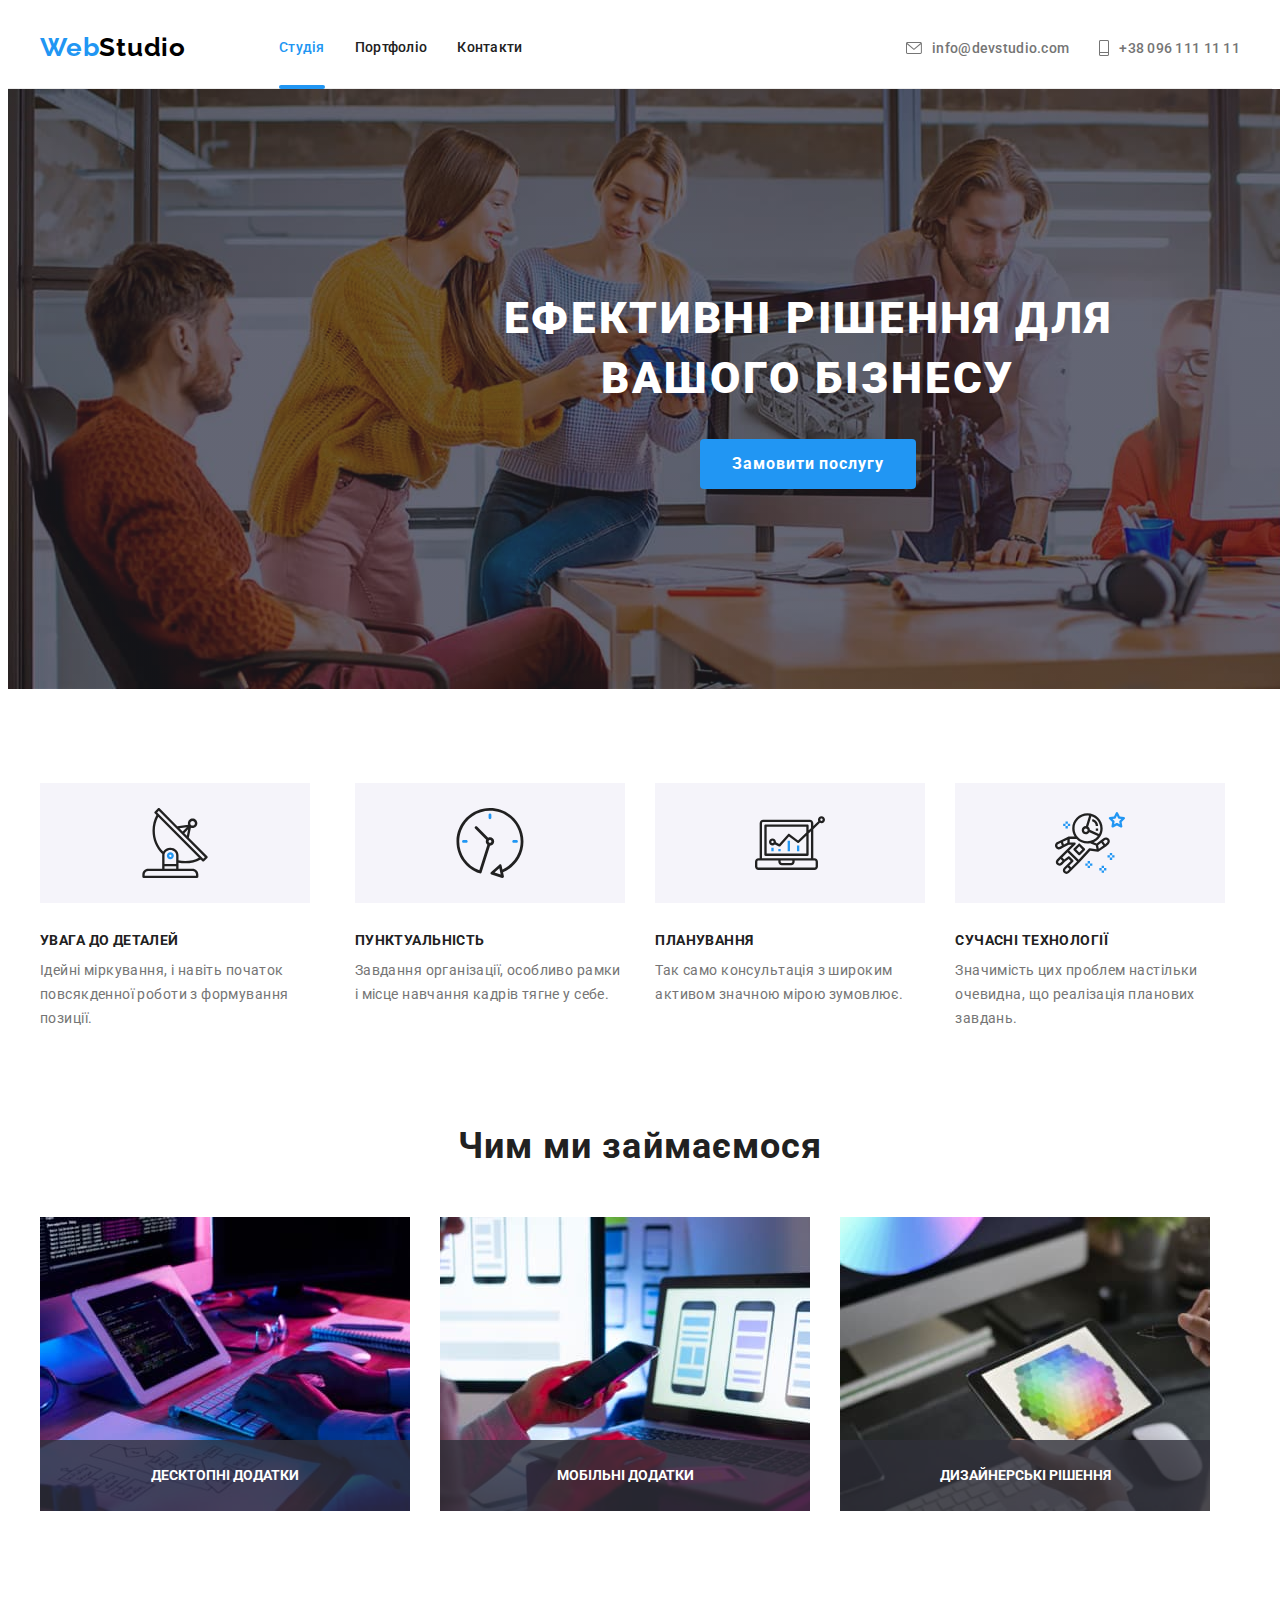
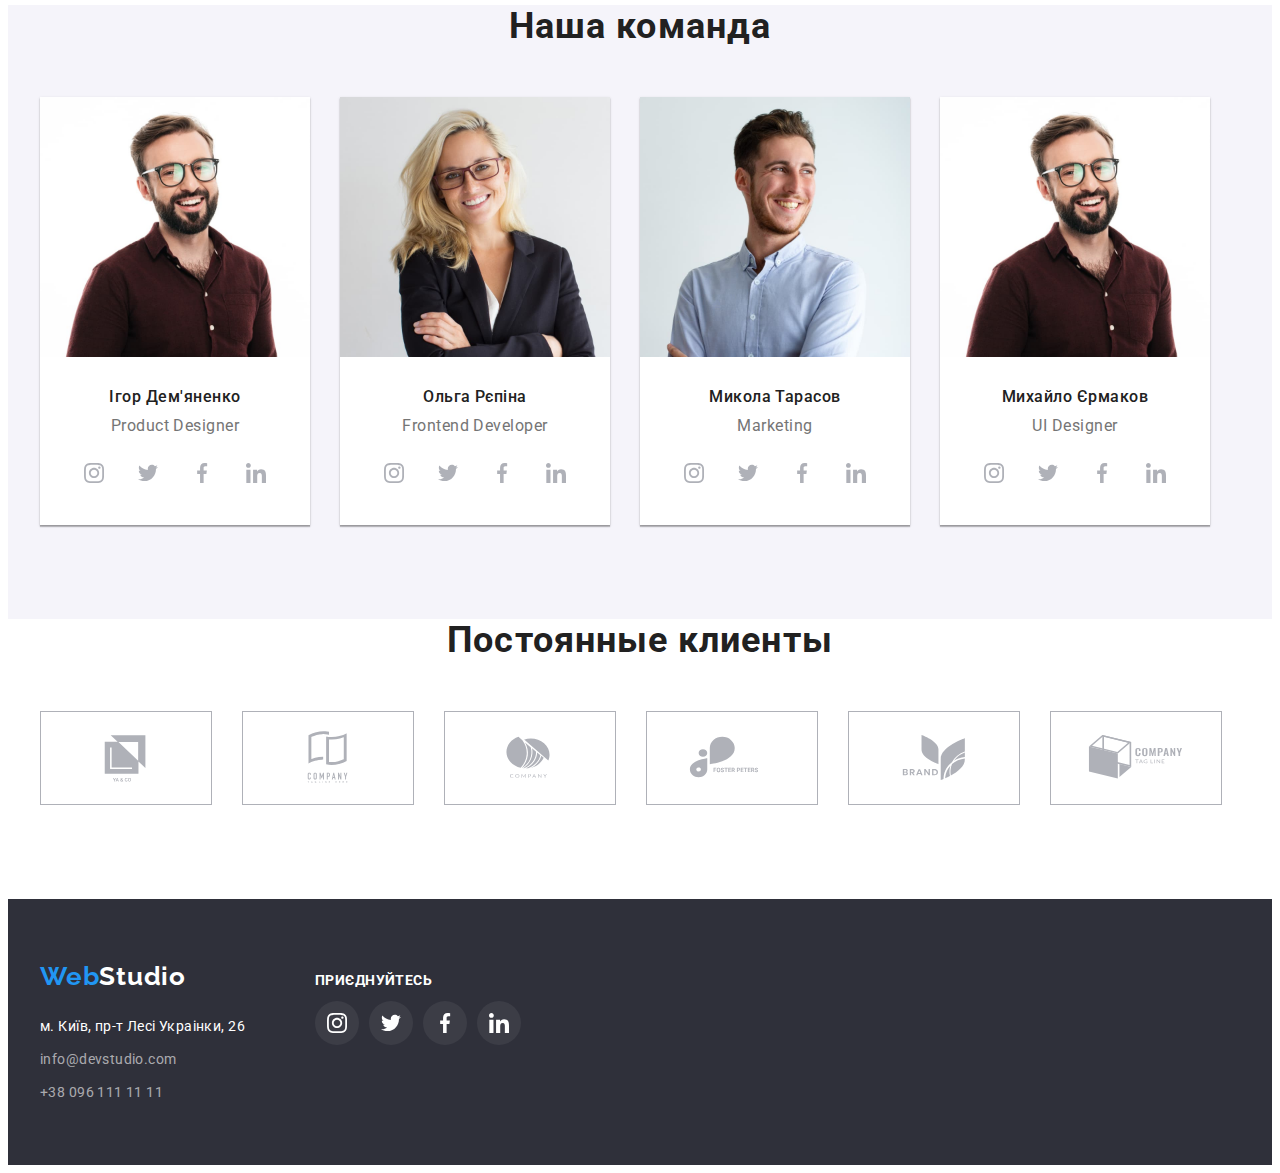
==== commit 74af8a89: "added text in what we do" ====
--- a/index.html
+++ b/index.html
@@ -137,24 +137,27 @@
         <div class="container">
           <h2 class="title">Чим ми займаємося</h2>
           <ul class="list wwd">
-            <li class="list">
+            <li class="list wwd-list">
               <img
                 src="./images/hands.jpeg"
                 alt="Руки на клавіатурі"
                 width="370"
               />
-            </li>
-            <li class="list">
+              <p class="wwd-text">Десктопні додатки</p>
+            </li>
+            <li class="list wwd-list">
               <img src="./images/templates.jpeg" alt="Шаблони" width="370" />
-            </li>
-            <li class="list">
+              <p class="wwd-text">Мобільні додатки</p>
+            </li>
+            <li class="list wwd-list">
               <img src="./images/palette.jpeg" alt="Палітра" width="370" />
+              <p class="wwd-text">Дизайнерські рішення</p>
             </li>
           </ul>
         </div>
       </section>
 
-      <!--СOur Team-->
+      <!--Our Team-->
 
       <section class="team section">
         <div class="container">
--- a/css/styles.css
+++ b/css/styles.css
@@ -273,9 +273,23 @@
   gap: 30px;
   padding-left: 0;
 }
-
-
-
+.wwd-list {
+  position: relative;
+}
+.wwd-text {
+  width: 100%;
+  position: absolute;
+  bottom: 0;
+  left: 0;
+  padding: 27px 0px;
+  font-weight: 700;
+  font-size: 14px;
+  line-height: 1.17;
+  text-align: center;
+  text-transform: uppercase;
+  color: var(--white-color);
+  background-color: rgba(47, 48, 58, 0.8);
+}
 /* Our Team */
 .team {
   background-color: var(--team-background);
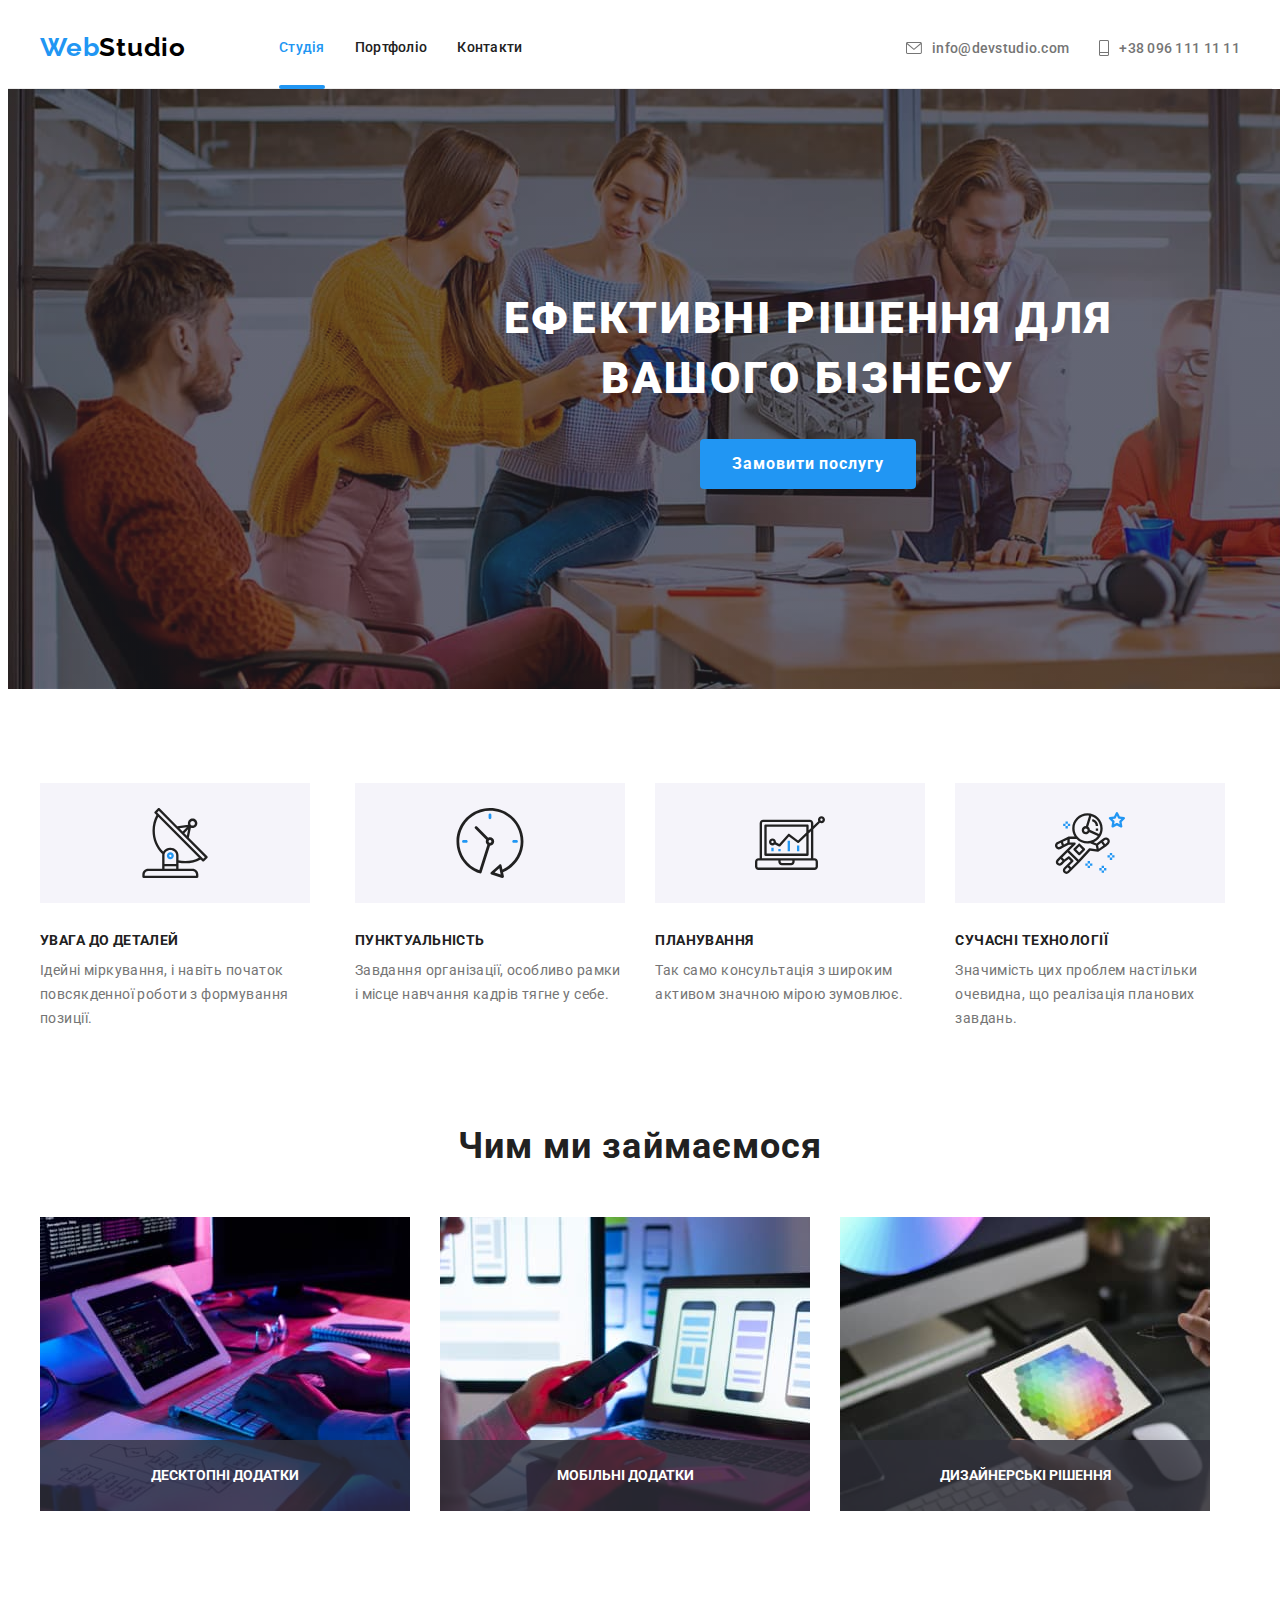
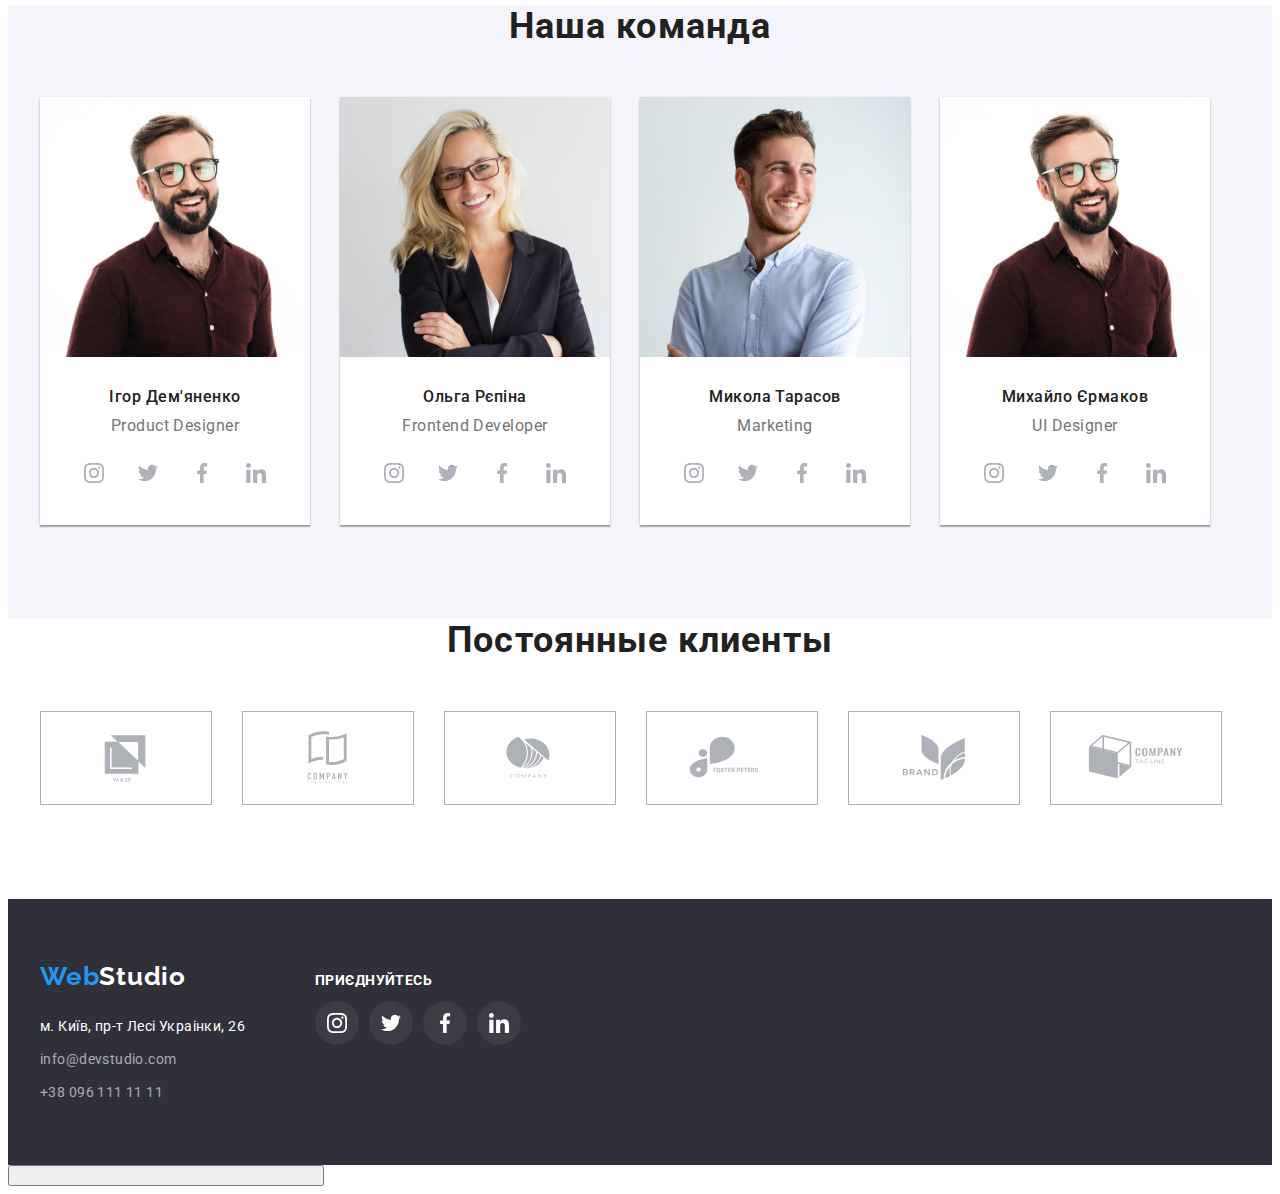
==== commit 36d79fec: "portfolio focus shadow fixed" ====
--- a/index.html
+++ b/index.html
@@ -72,7 +72,13 @@
       <section class="section hero">
         <div class="container hero image-hero">
           <h1 class="hero-title">Ефективні рішення для <br />вашого бізнесу</h1>
-          <button type="button" class="button finger">Замовити послугу</button>
+          <button
+            type="button"
+            data-modal-open
+            class="button finger data-modal-open"
+          >
+            Замовити послугу
+          </button>
         </div>
       </section>
       <!--Qualities-->
@@ -484,5 +490,15 @@
         </div>
       </div>
     </footer>
+    <div class="backdrop is-hidden" data-modal>
+      <div class="modal">
+        <button type="button" class="close-btn" data-modal-close>
+          <svg class="width"="11" height="11">
+            <use href="./images/icons.svg#icon-vector"></use>
+          </svg>
+        </button>
+      </div>
+    </div>
+    <script src="./js/modal.js"></script>
   </body>
 </html>
--- a/css/styles.css
+++ b/css/styles.css
@@ -13,6 +13,7 @@
   --dark-address: rgba(255, 255, 255, 0.6);
   --icon-color: #AFB1B8;
   --icon-background: #ffffff10;
+  --overlay-background: rgba(33, 150, 243, 0.9);
 }
 
 /* reset styles */
@@ -85,6 +86,7 @@
   line-height: 1.38;
   letter-spacing: 0.03em;
   margin-right: 93px;
+  transition: color 250ms cubic-bezier(0.4, 0, 0.2, 1);
 }
 
 .logo:hover,
@@ -116,6 +118,7 @@
   color: var(--title-color);
   padding: 32px 0;
   position: relative;
+  transition: color 250ms cubic-bezier(0.4, 0, 0.2, 1);
 }
 
 .nav-text.current {
@@ -159,6 +162,7 @@
   letter-spacing: 0.02em;
   color: var(--secondary-text-color);
   padding: 32px 0;
+  transition: color 250ms cubic-bezier(0.4, 0, 0.2, 1);
 }
 
 .contacts-text:hover,
@@ -218,6 +222,14 @@
   border-radius: 4px;
   border: 0 solid transparent;
   display: inline-block;
+  transition: background-color 250ms cubic-bezier(0.4, 0, 0.2, 1),
+    color 250ms cubic-bezier(0.4, 0, 0.2, 1);
+}
+
+.button:hover,
+.button:focus {
+  color: var(--accent-color);
+  background-color: var(--white-color);
 }
 
 /* Features */
@@ -273,9 +285,11 @@
   gap: 30px;
   padding-left: 0;
 }
+
 .wwd-list {
   position: relative;
 }
+
 .wwd-text {
   width: 100%;
   position: absolute;
@@ -290,6 +304,7 @@
   color: var(--white-color);
   background-color: rgba(47, 48, 58, 0.8);
 }
+
 /* Our Team */
 .team {
   background-color: var(--team-background);
@@ -357,6 +372,8 @@
   border-radius: 50%;
   color: var(--icon-color);
   background-color: var(--white-color);
+  transition: background-color 250ms cubic-bezier(0.4, 0, 0.2, 1),
+    color 250ms cubic-bezier(0.4, 0, 0.2, 1);
 }
 
 .round:hover,
@@ -387,6 +404,8 @@
   border: 1px solid var(--icon-color);
   color: var(--icon-color);
   background-color: var(--white-color);
+  transition: color 250ms cubic-bezier(0.4, 0, 0.2, 1),
+    border-color 250ms cubic-bezier(0.4, 0, 0.2, 1);
 }
 
 .client-icon {
@@ -432,6 +451,7 @@
   letter-spacing: 0.03em;
   color: var(--white-color);
   margin: 15px 0 0;
+  transition: color 250ms cubic-bezier(0.4, 0, 0.2, 1);
 }
 
 .darkened {
@@ -481,6 +501,8 @@
   border-radius: 50%;
   color: var(--white-color);
   background-color: var(--icon-background);
+  transition: background-color 250ms cubic-bezier(0.4, 0, 0.2, 1),
+    color 250ms cubic-bezier(0.4, 0, 0.2, 1);
 }
 
 .footer-social-link:hover,
@@ -511,6 +533,9 @@
   border-radius: 4px;
   padding: 6px 22px;
   border: 1px solid transparent;
+  transition: background-color 250ms cubic-bezier(0.4, 0, 0.2, 1),
+    color 250ms cubic-bezier(0.4, 0, 0.2, 1),
+    box-shadow 250ms cubic-bezier(0.4, 0, 0.2, 1);
 }
 
 
@@ -542,27 +567,62 @@
   padding-left: 0;
 }
 
+.catalogue-list {
+  display: block;
+  width: 370px;
+}
+
+.catalogue-link {
+  display: block;
+  text-decoration: none;
+  transition: transform 250ms cubic-bezier(0.4, 0, 0.2, 1);
+}
+
+.catalogue-link:hover,
+.catalogue-link:focus {
+  box-shadow: 0px 1px 1px rgba(0, 0, 0, 0.12), 0px 4px 4px rgba(0, 0, 0, 0.06),
+    1px 4px 6px rgba(0, 0, 0, 0.16);
+}
+
 .works-pad {
   padding: 20px 24px;
-}
-
-.works .item {
-  /*margin-right: 20px;
-  margin-bottom: 30px;*/
-  border-bottom: var(--works-background) 1px solid;
-}
-
-.works .item:hover,
-.works .item:focus {
-  box-shadow: 0px 3px 1px rgba(0, 0, 0, 0.1), 0px 1px 2px rgba(0, 0, 0, 0.08),
-    0px 2px 2px rgba(0, 0, 0, 0.12);
-}
-
-.works a {
-  text-decoration: none;
-}
-
-.works h3 {
+  border: 1px solid var(--works-background);
+  border-top: none;
+}
+
+.catalogue .description {
+  position: relative;
+  overflow: hidden;
+}
+
+.catalogue .overlay {
+  position: absolute;
+  display: inline-block;
+  content: '';
+  width: 100%;
+  height: 100%;
+  top: 0;
+  left: 0;
+  transform: translateY(100%);
+  transition: transform 250ms cubic-bezier(0.4, 0, 0.2, 1);
+}
+
+.catalogue .overlay-text {
+  position: absolute;
+  top: 0;
+  left: 0;
+  padding: 63px 24px;
+  font-size: 18px;
+  line-height: 1.56;
+  color: var(--white-color);
+  background-color: var(--overlay-background);
+}
+
+.catalogue .catalogue-list:hover .overlay {
+  transform: translateY(0);
+}
+
+.catalogue h3 {
   font-weight: 700;
   font-size: 18px;
   line-height: 2;
@@ -572,10 +632,10 @@
   margin-bottom: 4px;
 }
 
-.works p {
+.catalogue p {
   font-size: 16px;
   line-height: 1.88;
   letter-spacing: 0.03em;
   color: var(--text-color);
   background-color: var(--white-color);
-}+}
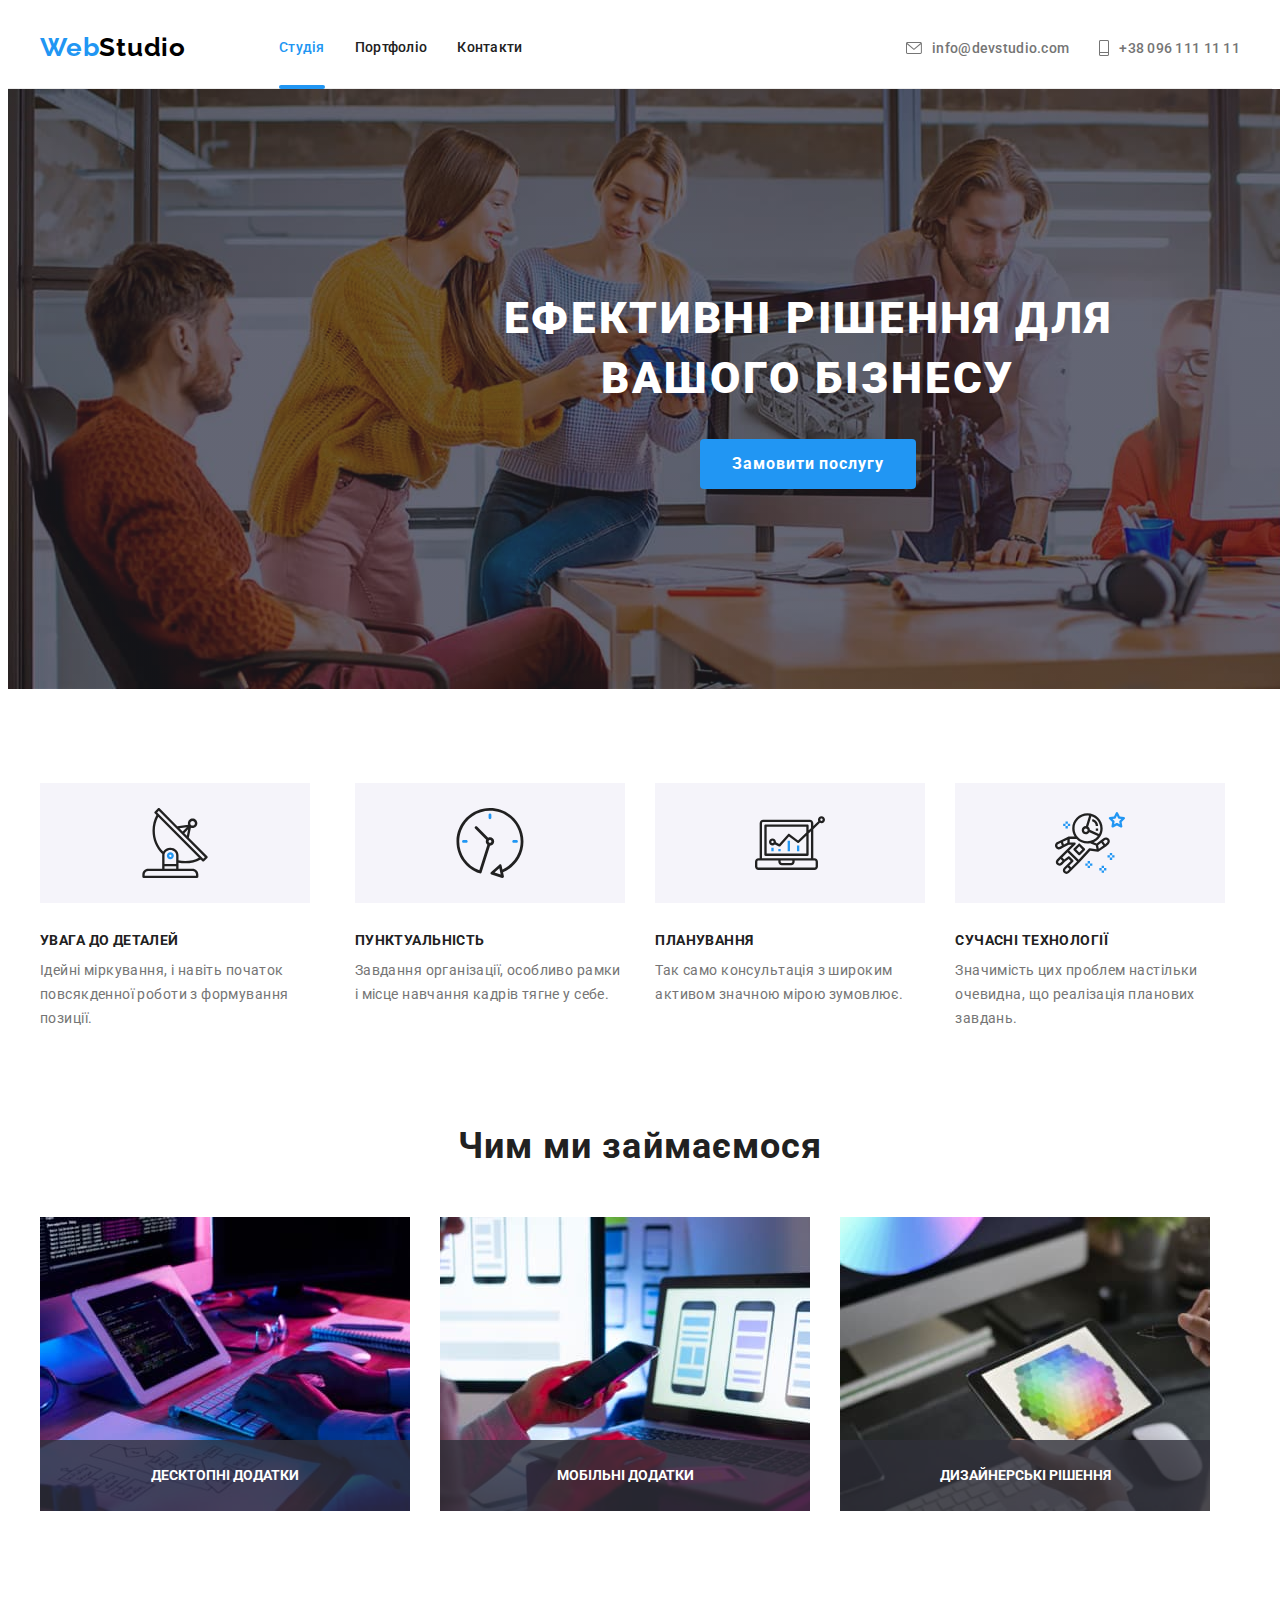
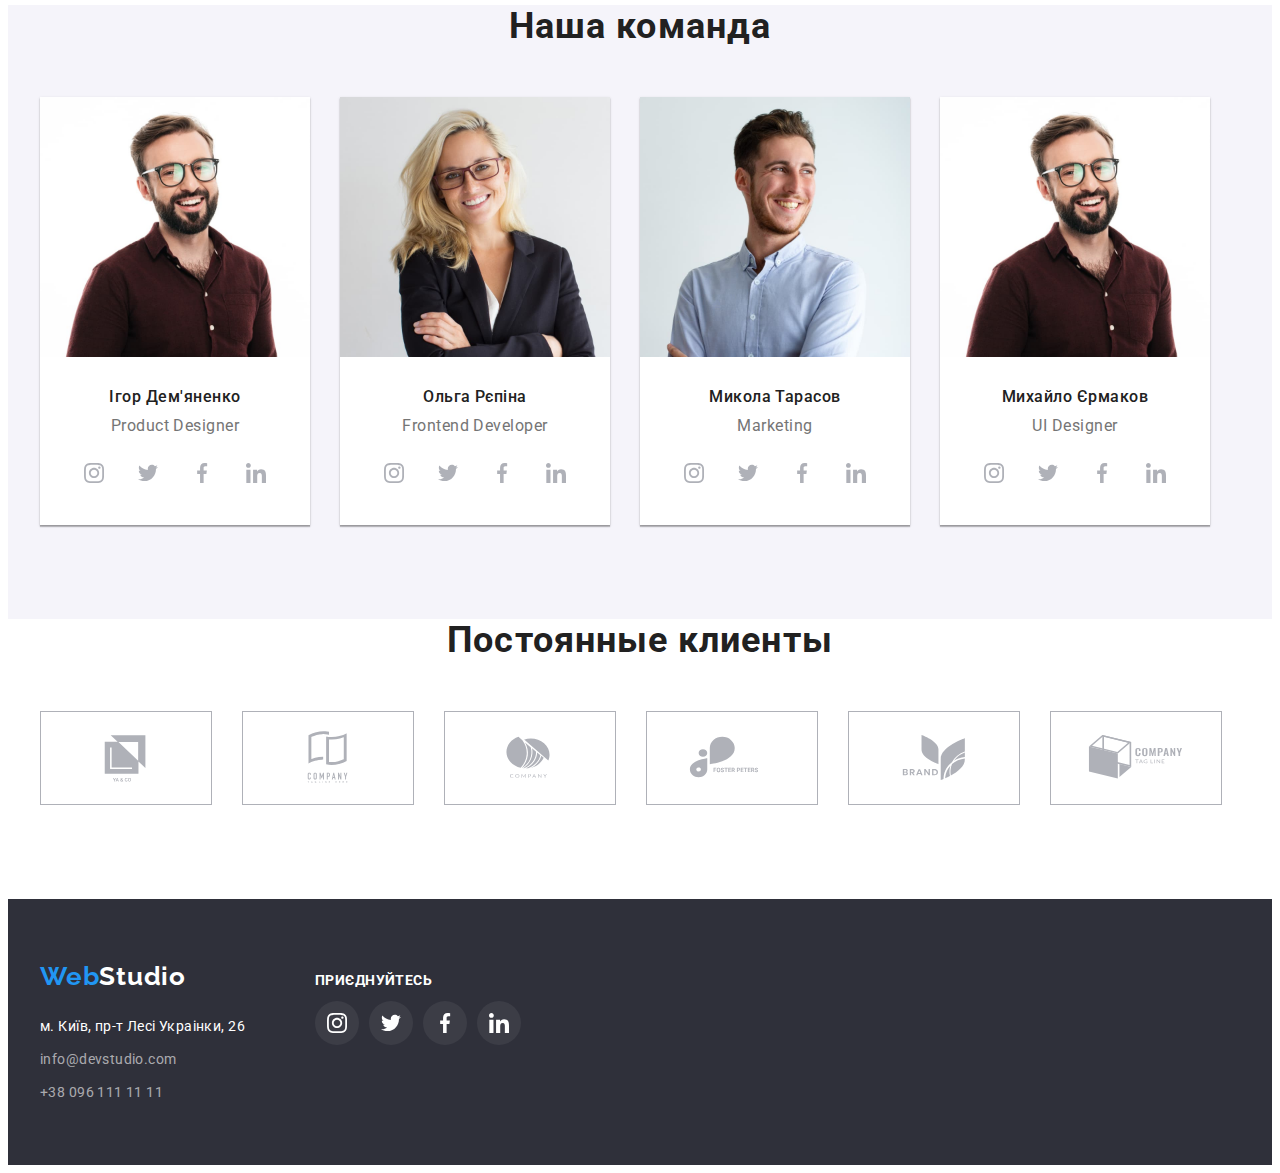
==== commit e3de3939: "modal added" ====
--- a/index.html
+++ b/index.html
@@ -66,12 +66,20 @@
         </div>
       </div>
     </header>
-
     <main>
       <!--Hero-->
       <section class="section hero">
         <div class="container hero image-hero">
           <h1 class="hero-title">Ефективні рішення для <br />вашого бізнесу</h1>
+          <div class="backdrop is-hidden" data-modal>
+            <div class="modal">
+              <button class="modal-close" data-modal-close>
+                <svg class="icon-close" height="18" width="18">
+                  <use href="./images/symbol-defs.svg#icon-close-black"></use>
+                </svg>
+              </button>
+            </div>
+          </div>
           <button
             type="button"
             data-modal-open
@@ -84,7 +92,7 @@
       <!--Qualities-->
       <section class="section">
         <div class="container">
-          <h2 hidden>Наші переваги</h2>
+          <h2 class="visually-hidden">Наші переваги</h2>
           <ul class="features list">
             <li>
               <div class="features-block">
@@ -490,15 +498,6 @@
         </div>
       </div>
     </footer>
-    <div class="backdrop is-hidden" data-modal>
-      <div class="modal">
-        <button type="button" class="close-btn" data-modal-close>
-          <svg class="width"="11" height="11">
-            <use href="./images/icons.svg#icon-vector"></use>
-          </svg>
-        </button>
-      </div>
-    </div>
     <script src="./js/modal.js"></script>
   </body>
 </html>
--- a/css/styles.css
+++ b/css/styles.css
@@ -639,3 +639,67 @@
   color: var(--text-color);
   background-color: var(--white-color);
 }
+
+/* Modal */
+.backdrop {
+  position: fixed;
+  top: 0;
+  left: 0;
+  width: 100%;
+  height: 100%;
+  z-index: 10;
+  transition: opacity 250ms cubic-bezier(0.4, 0, 0.2, 1),
+    visibility 250ms cubic-bezier(0.4, 0, 0.2, 1);
+  background-color: rgba(0, 0, 0, 0.2);
+}
+
+.backdrop.is-hidden {
+  opacity: 0;
+  pointer-events: none;
+  visibility: hidden;
+}
+
+.modal {
+  position: absolute;
+  top: 50%;
+  left: 50%;
+  transform: translate(-50%, -50%);
+  width: 528px;
+  height: 581px;
+  background-color: #fff;
+  border-radius: 4px;
+  box-shadow: 0px 1px 3px rgba(0, 0, 0, 0.12), 0px 1px 1px rgba(0, 0, 0, 0.14),
+    0px 2px 1px rgba(0, 0, 0, 0.2);
+}
+
+.modal-close {
+  display: flex;
+  align-items: center;
+  justify-content: center;
+  padding: 0;
+  width: 30px;
+  height: 30px;
+  position: absolute;
+  top: 8px;
+  right: 8px;
+  border-radius: 50%;
+  background: #ffffff;
+  border: 1px solid rgba(0, 0, 0, 0.1);
+  cursor: pointer;
+}
+
+.icon-close {
+  padding: 0;
+}
+
+/* Readable Hiding */
+.visually-hidden {
+  position: absolute;
+  width: 1px;
+  height: 1px;
+  margin: -1px;
+  padding: 0;
+  overflow: hidden;
+  border: 0;
+  clip: rect(0 0 0 0);
+}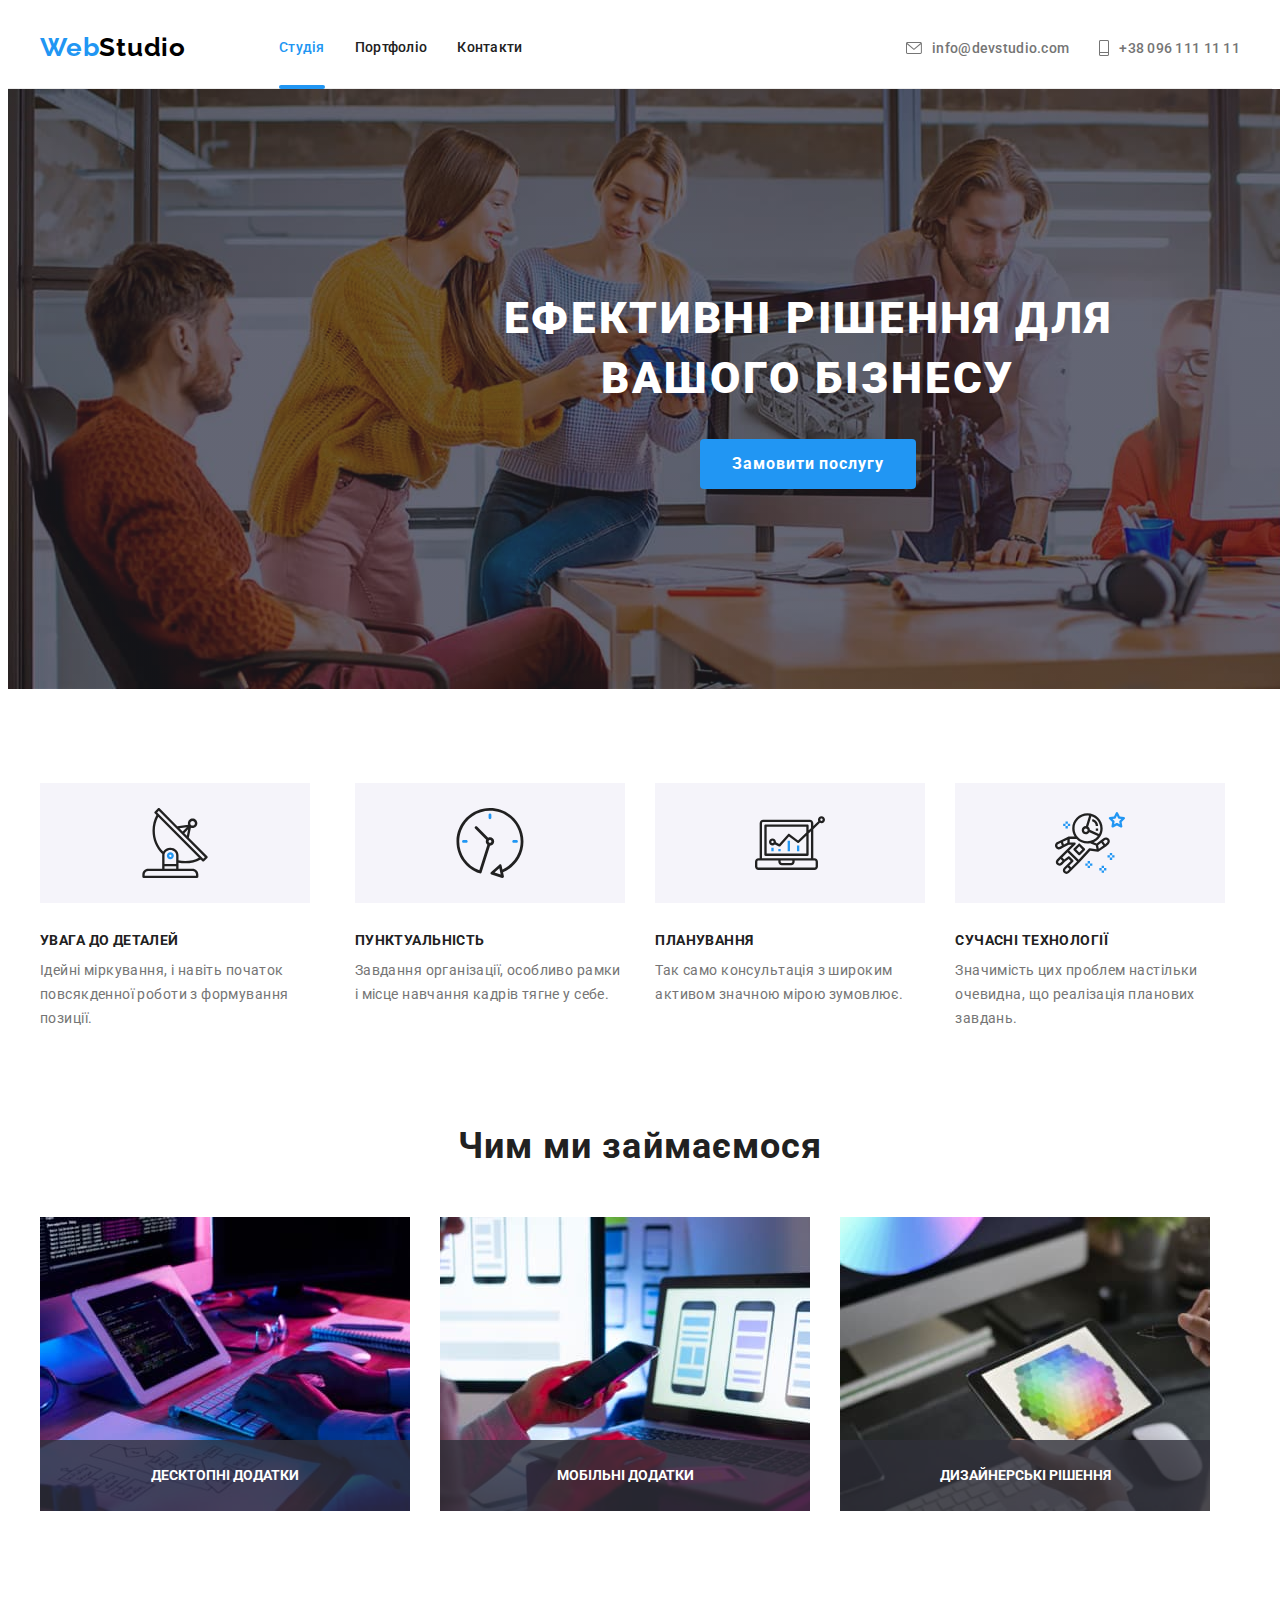
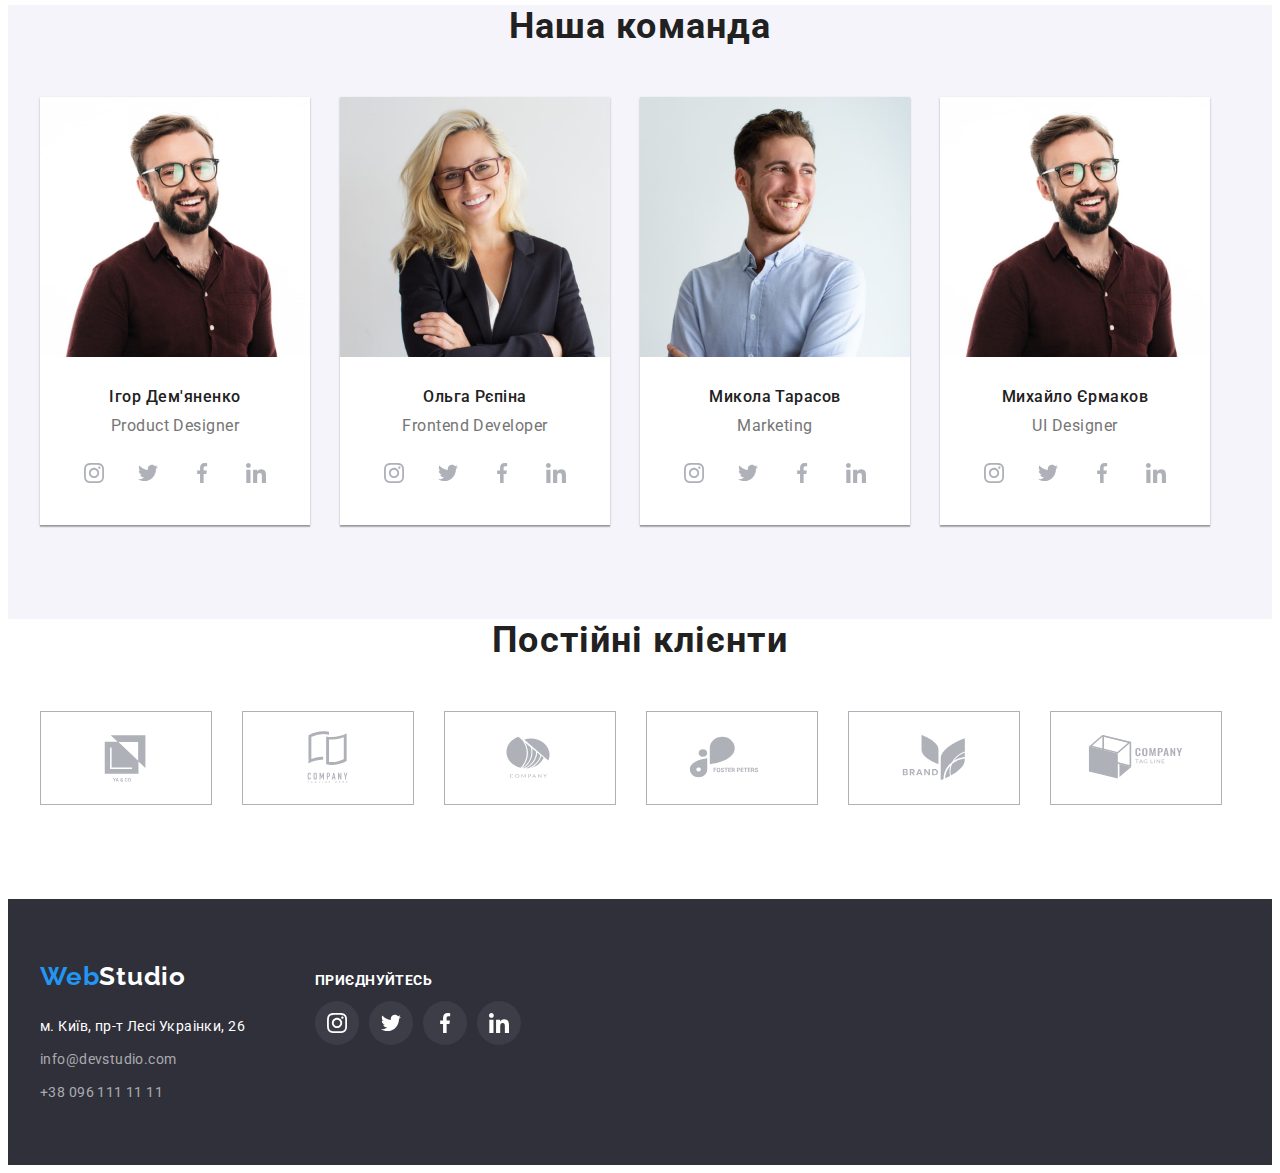
==== commit 705c71f4: "rusnya got out" ====
--- a/index.html
+++ b/index.html
@@ -372,7 +372,7 @@
       <!--Секція постійних клієнтів-->
       <section class="section">
         <div class="container">
-          <h2 class="title">Постоянные клиенты</h2>
+          <h2 class="title">Постійні клієнти</h2>
           <ul class="client-list">
             <li class="list">
               <a class="client-link link" href="">
--- a/css/styles.css
+++ b/css/styles.css
@@ -14,6 +14,8 @@
   --icon-color: #AFB1B8;
   --icon-background: #ffffff10;
   --overlay-background: rgba(33, 150, 243, 0.9);
+  --hero-button-active:#188CE8;
+
 }
 
 /* reset styles */
@@ -228,9 +230,9 @@
 
 .button:hover,
 .button:focus {
-  color: var(--accent-color);
-  background-color: var(--white-color);
-}
+  color: var(--white-color);
+  background-color: var(--hero-button-active);
+}  
 
 /* Features */
 .features {
